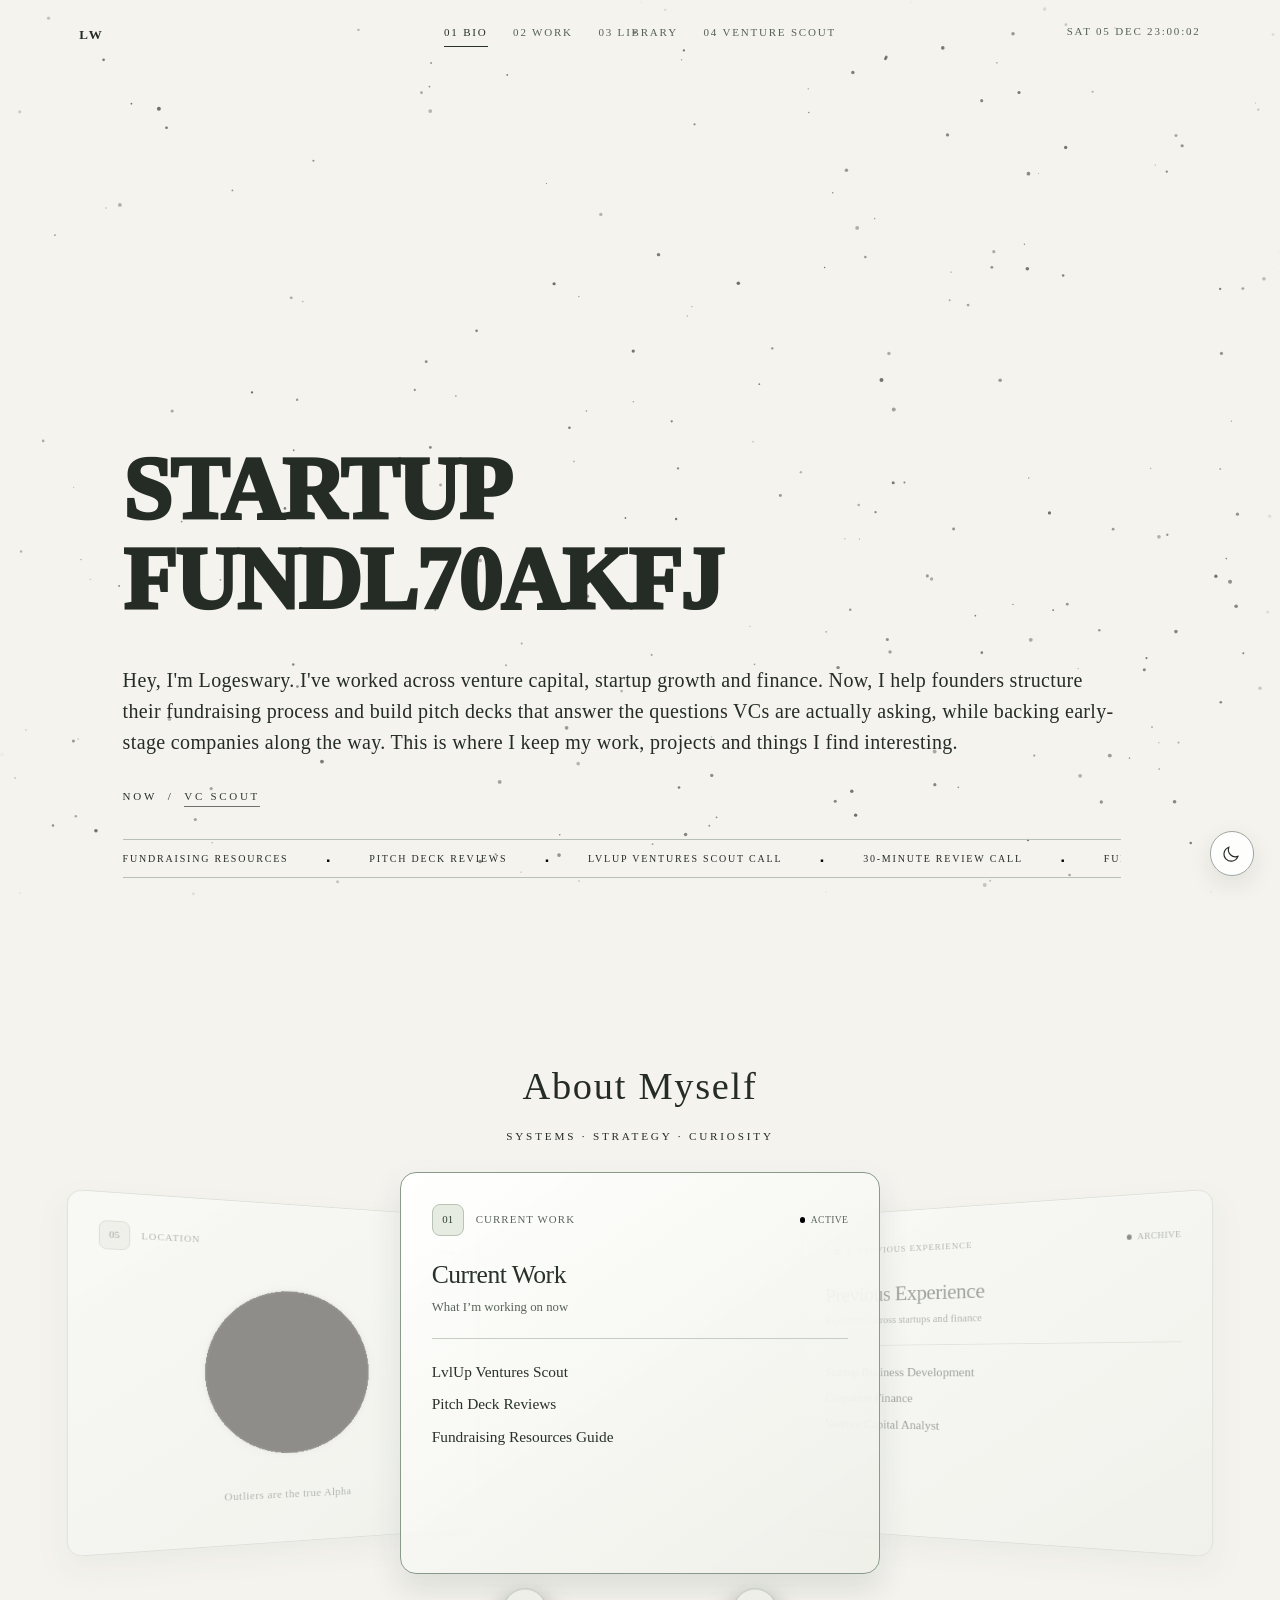
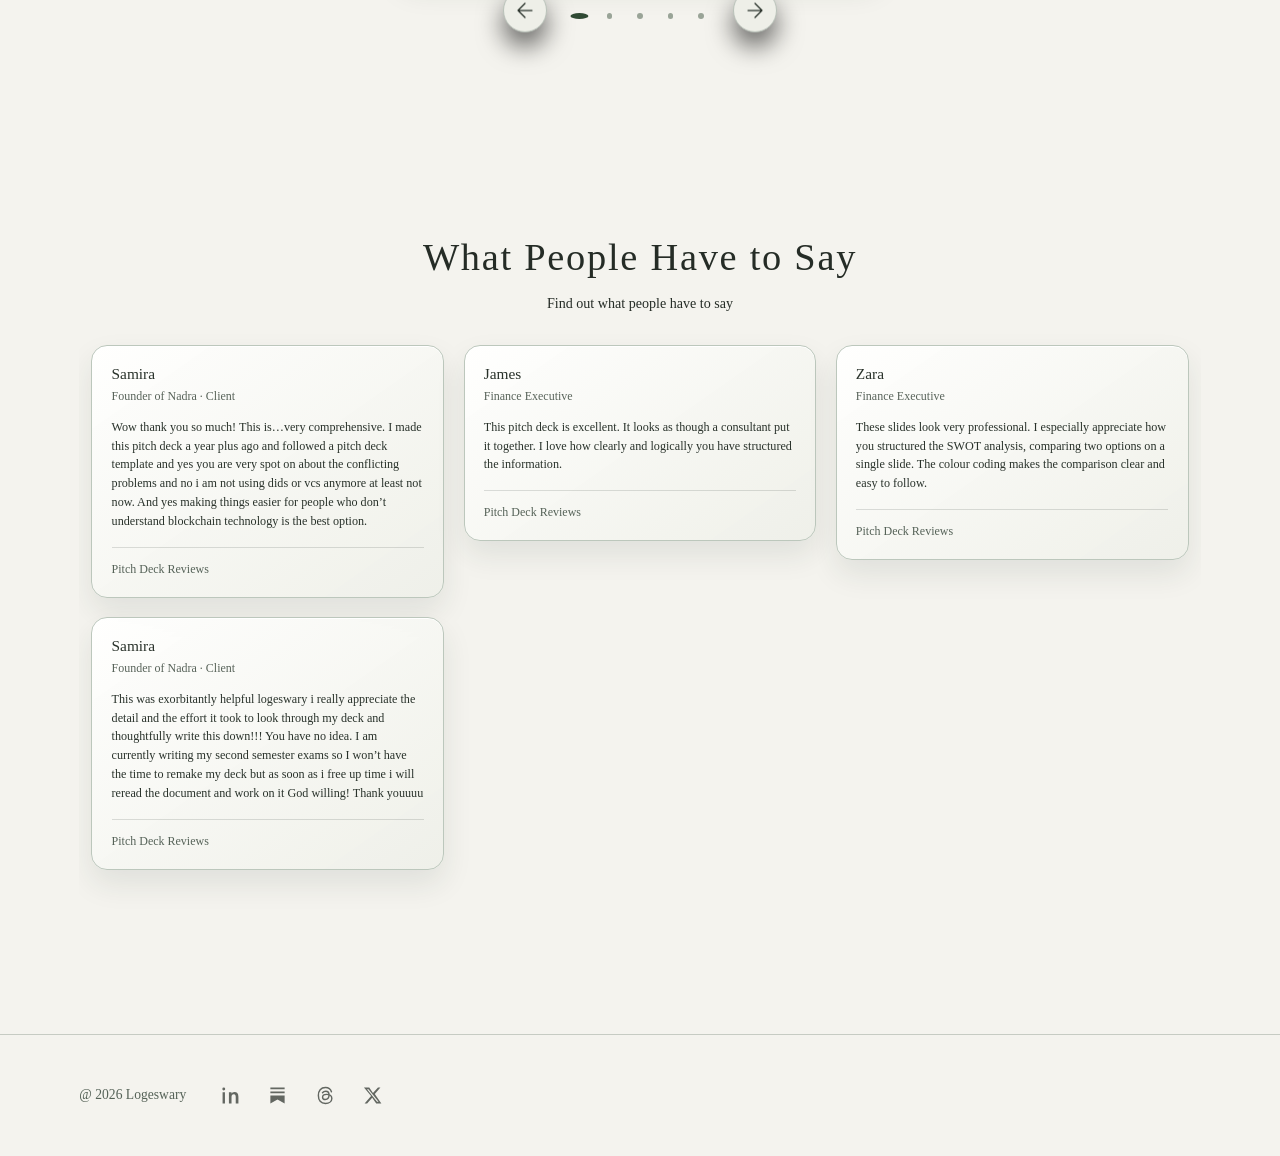
==== index.html @ 240a9fd6 "Publish website" ====
<!doctype html>
<html lang="en">
<head>
<meta charset="utf-8">
<meta name="viewport" content="width=device-width, initial-scale=1">
<title>Logeswary — Personal Website</title>

<link rel="stylesheet" href="assets/css/index-base.css">


















<noscript><style>.pixel-tiles{display:none}</style></noscript>
<noscript><style>.about-tick{opacity:1}</style></noscript>
<noscript><style>.coverflow-quote{opacity:1;transform:none}.coverflow-stage{height:auto;display:grid;gap:1rem}.coverflow-card{position:relative;left:auto;width:100%;height:auto;opacity:1;transform:none;pointer-events:auto;filter:none}.coverflow-controls{display:none}</style></noscript>
<link rel="stylesheet" href="assets/css/site-refinements.css">
<link rel="stylesheet" href="assets/css/testimonials.css"><link rel="stylesheet" href="assets/css/themes.css"><script src="assets/js/themes.js"></script><link rel="stylesheet" href="assets/css/navigation.css">
<script src="assets/js/navigation.js" defer></script>
<link rel="stylesheet" href="assets/css/refinements-v64.css">
<link rel="stylesheet" href="assets/css/footer.css">
<link rel="stylesheet" href="assets/css/ticker-loop.css">
<script src="assets/js/ticker-loop.js" defer></script>
</head>
<body class="site-root"><div class="site-background" aria-hidden="true"><canvas class="site-particles" aria-hidden="true"></canvas></div><div class="site-content"><button type="button" class="theme-toggle" aria-label="Switch to light mode" aria-pressed="false"><svg class="theme-sun" viewBox="0 0 24 24" fill="none" stroke="currentColor" stroke-width="1.5" aria-hidden="true"><circle cx="12" cy="12" r="4"/><path d="M12 2v2m0 16v2M2 12h2m16 0h2M5 5l1.5 1.5m11 11L19 19M5 19l1.5-1.5m11-11L19 5"/></svg><svg class="theme-moon" viewBox="0 0 24 24" fill="none" stroke="currentColor" stroke-width="1.5" aria-hidden="true"><path d="M20 15.5A9 9 0 0 1 8.5 4 9 9 0 1 0 20 15.5Z"/></svg></button>
<header class="site-header"><a class="brand-flip" id="brandFlip" href="index.html" aria-label="Home">
    <span class="brand-face brand-lw">LW</span>
  </a><nav class="editorial-nav" id="primaryNav" aria-label="Primary"><ul><li><a href="index.html">01 BIO</a></li><li><a href="work.html">02 WORK</a></li><li><a href="library.html">03 LIBRARY</a></li><li><a href="venture-scout.html">04 VENTURE SCOUT</a></li></ul><span class="nav-underline" aria-hidden="true"></span></nav><div class="top"><span id="clock"></span></div><button class="menu-control" type="button" aria-controls="primaryNav" aria-expanded="false">MENU</button></header><section class="hero">
  
  

  


<div class="meta" aria-hidden="true"></div>
  <div class="hero-copy-stack">
  <div class="welcome-card"><h1 class="welcome-flip" id="welcomeFlip">VENTURE SCOUT</h1></div>

  <p class="desc">Hey, I'm Logeswary. I've worked across venture capital, startup growth and finance. Now, I help founders structure their fundraising process and build pitch decks that answer the questions VCs are actually asking, while backing early-stage companies along the way. This is where I keep my work, projects and things I find interesting.</p>

  <div class="now">Now&nbsp; / &nbsp;<strong id="focus" class="dia-reveal">Writing In Public</strong></div>

  

  <div class="ticker-wrap">
    <div class="ticker">
      <span>FUNDRAISING RESOURCES</span>
      <span>PITCH DECK REVIEWS</span>
      <span>LVLUP VENTURES SCOUT CALL</span>
      <span>30-MINUTE REVIEW CALL</span>
      <span>FUNDRAISING RESOURCES</span>
      <span>PITCH DECK REVIEWS</span>
      <span>LVLUP VENTURES SCOUT CALL</span>
      <span>30-MINUTE REVIEW CALL</span>
    </div>
  </div>
  </div>
</section>

<section id="bio" class="about-coverflow" aria-label="About me"><header class="coverflow-quote"><p>About Myself</p><cite>SYSTEMS · STRATEGY · CURIOSITY</cite></header><div role="region" aria-roledescription="carousel" aria-label="About me cards"><p id="coverflow-help" class="coverflow-sr">Use arrow keys, buttons or swipe to browse.</p><div class="coverflow-stage" tabindex="0" aria-describedby="coverflow-help"><article class="coverflow-card is-active" role="group" aria-roledescription="slide" aria-label="1 of 5: Current Work" aria-hidden="false" data-card="0"><div class="coverflow-card-inner"><div class="coverflow-header"><span class="coverflow-number">01</span><span class="coverflow-label">Current Work</span><span class="coverflow-status is-live">active</span></div><h3>Current Work</h3><p class="coverflow-subtitle">What I’m working on now</p><hr class="coverflow-divider"><div class="coverflow-content"><ul><li>LvlUp Ventures Scout</li><li>Pitch Deck Reviews</li><li>Fundraising Resources Guide</li></ul></div></div></article><article class="coverflow-card is-right" role="group" aria-roledescription="slide" aria-label="2 of 5: Previous Experience" aria-hidden="true" data-card="1"><div class="coverflow-card-inner"><div class="coverflow-header"><span class="coverflow-number">02</span><span class="coverflow-label">Previous Experience</span><span class="coverflow-status ">archive</span></div><h3>Previous Experience</h3><p class="coverflow-subtitle">Experience across startups and finance</p><hr class="coverflow-divider"><div class="coverflow-content"><ul><li>Startup Business Development</li><li>Corporate Finance</li><li>Venture Capital Analyst</li></ul></div></div></article><article class="coverflow-card " role="group" aria-roledescription="slide" aria-label="3 of 5: Systems" aria-hidden="true" data-card="2"><div class="coverflow-card-inner"><div class="coverflow-header"><span class="coverflow-number">03</span><span class="coverflow-label">Systems</span><span class="coverflow-status ">mindset</span></div><h3>Systems</h3><p class="coverflow-subtitle">How I approach companies and work</p><hr class="coverflow-divider"><div class="coverflow-content"><p>I grew up playing strategy games and became slightly obsessed with understanding how individual decisions affect everything around them.</p><p>That way of thinking followed me into startups and investing. I naturally break things into moving parts, look for what drives the outcome and question what happens when one assumption changes.</p></div></div></article><article class="coverflow-card" role="group" aria-roledescription="slide" aria-label="4 of 5: After Hours" aria-hidden="true" data-card="3"><div class="coverflow-card-inner"><div class="coverflow-header"><span class="coverflow-number">04</span><span class="coverflow-label">After Hours</span><span class="coverflow-status ">personal</span></div><h3>After Hours</h3><p class="coverflow-subtitle">Curiosity beyond work</p><hr class="coverflow-divider"><div class="coverflow-content"><ul><li>Exploring new places</li><li>Building vibe coded projects</li><li><a href="https://usescalinginsights.com" target="_blank" rel="noopener noreferrer" tabindex="-1">Writing at Scaling Insights<span class="coverflow-sr"> (opens in a new tab)</span></a></li></ul></div></div></article><article class="coverflow-card is-left globe-card" role="group" aria-roledescription="slide" aria-label="5 of 5: Location" aria-hidden="true" data-card="4"><div class="coverflow-card-inner globe-card-inner"><div class="coverflow-header"><span class="coverflow-number">05</span><span class="coverflow-label">Location</span><span class="coverflow-status location-now">Now</span></div><div class="carousel-globe" aria-hidden="true"><canvas aria-hidden="true" tabindex="-1"></canvas></div><p class="location-caption">Outliers are the true Alpha</p></div></article></div><nav class="coverflow-controls" aria-label="Carousel controls"><button type="button" class="coverflow-arrow" data-prev aria-label="Previous card"><svg viewBox="0 0 24 24" width="24" height="24" fill="none" stroke="currentColor" stroke-width="1.25" stroke-linecap="round" stroke-linejoin="round" aria-hidden="true"><path d="M19 12H5m7-7-7 7 7 7"/></svg></button><div class="coverflow-dots"><button type="button" class="coverflow-dot" data-index="0" aria-label="Show Current Work, 1 of 5" aria-current="true"></button><button type="button" class="coverflow-dot" data-index="1" aria-label="Show Previous Experience, 2 of 5" ></button><button type="button" class="coverflow-dot" data-index="2" aria-label="Show Systems, 3 of 5" ></button><button type="button" class="coverflow-dot" data-index="3" aria-label="Show After Hours, 4 of 5" ></button><button type="button" class="coverflow-dot" data-index="4" aria-label="Show Location, 5 of 5"></button></div><button type="button" class="coverflow-arrow" data-next aria-label="Next card"><svg viewBox="0 0 24 24" width="24" height="24" fill="none" stroke="currentColor" stroke-width="1.25" stroke-linecap="round" stroke-linejoin="round" aria-hidden="true"><path d="M5 12h14m-7-7 7 7-7 7"/></svg></button></nav><p class="coverflow-sr" aria-live="polite" aria-atomic="true" data-announcement></p></div></section>

<section class="testimonials-section" id="testimonials" aria-labelledby="testimonials-title"><header class="testimonials-heading"><h2 id="testimonials-title">What People Have to Say</h2><p>Find out what people have to say</p></header><div class="testimonials-scroll" tabindex="0" role="region" aria-label="Testimonials" aria-describedby="testimonials-hint"><div class="testimonials-batch"><article class="testimonial-card"><h3>Samira</h3><p class="testimonial-role">Founder of Nadra · Client</p><blockquote><p>Wow thank you so much! This is…very comprehensive. I made this pitch deck a year plus ago and followed a pitch deck template and yes you are very spot on about the conflicting problems and no i am not using dids or vcs anymore at least not now. And yes making things easier for people who don’t understand blockchain technology is the best option.</p></blockquote><p class="testimonial-service">Pitch Deck Reviews</p></article><article class="testimonial-card"><h3>James</h3><p class="testimonial-role">Finance Executive</p><blockquote><p>This pitch deck is excellent. It looks as though a consultant put it together. I love how clearly and logically you have structured the information.</p></blockquote><p class="testimonial-service">Pitch Deck Reviews</p></article><article class="testimonial-card"><h3>Zara</h3><p class="testimonial-role">Finance Executive</p><blockquote><p>These slides look very professional. I especially appreciate how you structured the SWOT analysis, comparing two options on a single slide. The colour coding makes the comparison clear and easy to follow.</p></blockquote><p class="testimonial-service">Pitch Deck Reviews</p></article><article class="testimonial-card"><h3>Samira</h3><p class="testimonial-role">Founder of Nadra · Client</p><blockquote><p>This was exorbitantly helpful logeswary i really appreciate the detail and the effort it took to look through my deck and thoughtfully write this down!!! You have no idea. I am currently writing my second semester exams so I won’t have the time to remake my deck but as soon as i free up time i will reread the document and work on it God willing! Thank youuuu</p></blockquote><p class="testimonial-service">Pitch Deck Reviews</p></article></div></div><div class="testimonials-foot"><span class="coverflow-sr" id="testimonials-hint">Scroll within the cards to see more testimonials.</span></div></section>
<!-- Shared compact footer -->
<footer class="site-footer compact-footer" id="contact">
 <div class="footer-inner compact-footer-row">
  <span class="footer-copyright">@ 2026 Logeswary</span>
  <nav class="socials" aria-label="Social links"><a href="https://www.linkedin.com/in/logeswary/" target="_blank" rel="noopener noreferrer" aria-label="LinkedIn"><svg viewBox="0 0 24 24" aria-hidden="true" focusable="false"><path d="M5 8H2v14h3V8ZM3.5 2a1.8 1.8 0 1 0 0 3.6 1.8 1.8 0 0 0 0-3.6ZM22 13.5c0-4-2.1-5.8-4.9-5.8-2.2 0-3.2 1.2-3.8 2V8H10v14h3.3v-7.8c0-2.1.4-3.8 2.8-3.8 2.3 0 2.5 2.1 2.5 3.9V22H22v-8.5Z"/></svg></a>
<a href="https://substack.com/@logeswary" target="_blank" rel="noopener noreferrer" aria-label="Substack"><svg viewBox="0 0 24 24" aria-hidden="true" focusable="false"><path d="M3 2h18v2H3zm0 5h18v2H3zm0 5h18v10l-9-5-9 5Z"/></svg></a>
<a href="https://www.threads.com/" target="_blank" rel="noopener noreferrer" aria-label="Threads"><svg viewBox="0 0 24 24" aria-hidden="true" focusable="false"><path d="M19.5 7.3C18.4 3.7 15.8 2 12 2 6 2 3 5.7 3 12s3 10 9 10c4.7 0 8-2.6 8-6.2 0-3.2-2.7-5.2-6.7-5.2-3 0-5 1.5-5 3.5 0 1.8 1.5 3 3.4 3 3.2 0 4.8-2.6 4.8-6 0-3-1.5-4.5-4.2-4.5-1.8 0-3.1.6-4.1 1.9" fill="none" stroke="currentColor" stroke-width="1.8" stroke-linecap="round"/></svg></a>
<a href="https://x.com/logeswaryX" target="_blank" rel="noopener noreferrer" aria-label="X"><svg viewBox="0 0 24 24" aria-hidden="true" focusable="false"><path d="M18.9 2H22l-7.1 8.1L23.2 22h-6.5l-5.1-7.3L5.2 22H2l8.2-9.4L1.2 2h6.7l4.7 6.7L18.9 2ZM17.8 20h1.8L6.9 4H5.1l12.7 16Z"/></svg></a></nav>
 </div>
</footer>

<script>
const focuses=["Writing In Public","VC Scout","Startup Fundraising","Reviewing Pitch Decks"];
let fi=0;
setInterval(()=>{const f=document.getElementById("focus");fi=(fi+1)%focuses.length;f.textContent=focuses[fi];f.classList.remove("sweep");void f.offsetWidth;f.classList.add("sweep")},2600);

function tick(){
 const d=new Date(),days=["SUN","MON","TUE","WED","THU","FRI","SAT"],mons=["JAN","FEB","MAR","APR","MAY","JUN","JUL","AUG","SEP","OCT","NOV","DEC"],p=n=>String(n).padStart(2,"0");
 document.getElementById("clock").textContent=`${days[d.getDay()]} ${p(d.getDate())} ${mons[d.getMonth()]} ${p(d.getHours())}:${p(d.getMinutes())}:${p(d.getSeconds())}`;
}
tick(); setInterval(tick,1000);

// Availability rotation removed; the existing clock remains unchanged.

const welcomeWords=["Venture Scout","Startup Fundraising","Pitch Deck Reviews"]; let wi=0;
const hyperChars="ABCDEFGHIJKLMNOPQRSTUVWXYZ0123456789";
function hyperReveal(el,target,duration=620){
 const start=performance.now();
 function frame(now){
  const progress=Math.min(1,(now-start)/duration);
  const settled=Math.floor(progress*target.length);
  let out="";
  for(let i=0;i<target.length;i++){
   const ch=target[i];
   if(ch===" "){out+=" ";continue}
   out+=i<settled?ch:hyperChars[Math.floor(Math.random()*hyperChars.length)];
  }
  el.textContent=out;
  if(progress<1) requestAnimationFrame(frame); else el.textContent=target;
 }
 requestAnimationFrame(frame);
}
const welcomeEl=document.getElementById("welcomeFlip");
hyperReveal(welcomeEl,welcomeWords[0],700);
setInterval(()=>{wi=(wi+1)%welcomeWords.length;hyperReveal(welcomeEl,welcomeWords[wi],700)},2600);
welcomeEl.addEventListener("mouseenter",()=>hyperReveal(welcomeEl,welcomeWords[wi],520));



// Primary navigation is managed by assets/js/navigation.js.

</script>
<script src="assets/js/about-carousel.js"></script>
</div><script src="assets/js/cobe-local.js" defer></script><script src="assets/js/globe.js" defer></script><script src="assets/js/particles.js" defer></script></body>
</html>
---- assets/css/index-base.css ----
/* Lastik is intentionally referenced by family name only.
   The user's font file is not redistributed with this site build. */
:root{--lastik:"Lastik","Arial Narrow",Arial,sans-serif}
:root{--bg:#090a0a;--fg:#f2f2ee;--muted:#777976;--line:#292b2a;--mx:50vw;--my:50vh}
*{box-sizing:border-box}
html,body{margin:0;width:100%;min-height:100%;background:var(--bg);color:var(--fg)}
html{scroll-behavior:smooth} body{overflow-x:hidden}
body{font-family:var(--lastik)}
.hero{height:100vh;position:relative;padding:22px 6.2vw 0;overflow:hidden;background:#090a0a}
.hero:before{content:"";position:absolute;inset:0;pointer-events:none;z-index:0;
 background:
 radial-gradient(circle 210px at var(--mx) var(--my),rgba(255,255,255,.055),transparent 72%),
 radial-gradient(circle at 1px 1px,rgba(255,255,255,.065) 1px,transparent 1.5px);
 background-size:auto,31px 31px}
.cursor-dots{position:absolute;width:360px;height:360px;left:calc(var(--mx) - 180px);top:calc(var(--my) - 180px);
 z-index:1;pointer-events:none;opacity:.55;mask-image:radial-gradient(circle,#000 0 20%,transparent 68%);
 background:radial-gradient(circle at 2px 2px,rgba(255,255,255,.55) 2px,transparent 2.6px);background-size:31px 31px;transition:opacity .2s}

.dot-canvas{
 position:absolute;
 inset:0;
 width:100%;
 height:100%;
 z-index:1;
 pointer-events:none;
}

.brand-flip{position:absolute;z-index:6;top:19px;left:6.2vw;width:44px;height:28px;perspective:700px;color:#f2f2ee;text-decoration:none}
.brand-face{position:absolute;inset:0;display:flex;align-items:center;justify-content:flex-start;font:700 13px/1 var(--lastik);letter-spacing:2px;backface-visibility:hidden;transition:transform .52s cubic-bezier(.2,.75,.2,1),opacity .52s ease;transform-origin:center}
.top{position:relative;z-index:5;display:flex;justify-content:flex-end;gap:20px;align-items:center;
 font:11px/1.2 var(--lastik);letter-spacing:1.8px;color:#858784;text-transform:uppercase}
.open{white-space:nowrap;display:inline-flex;align-items:center;gap:9px}.open:before{content:"●";color:#eee}
.dia-reveal{display:inline-block;min-width:84px;color:#eee;background:linear-gradient(90deg,#f0abfc,#f472b6,#fb923c,#facc15,#a3e635,#f2f2ee,#f2f2ee);background-size:300% 100%;background-position:100% 0;-webkit-background-clip:text;background-clip:text;-webkit-text-fill-color:transparent}
.dia-reveal.sweep{animation:diaSweep 1.5s ease both}@keyframes diaSweep{0%{background-position:100% 0}100%{background-position:0% 0}}

.map{position:absolute;z-index:2;top:62px;left:7vw;width:86vw;height:255px;opacity:.82}
.flight-path{position:absolute;inset:0;width:100%;height:100%;overflow:visible;pointer-events:none}
.flight-line{fill:none;stroke:rgba(170,172,168,.5);stroke-width:1;stroke-dasharray:4 5}
.city{position:absolute;font:10px var(--lastik);letter-spacing:1.5px;color:#858784;text-transform:uppercase;white-space:nowrap;cursor:pointer;transition:.2s}
.city:before{content:"";display:inline-block;width:7px;height:7px;border-radius:50%;background:#f2f2ee;box-shadow:0 0 9px #fff;margin-right:7px}
.city:hover,.city.active{color:#f2f2ee;opacity:1;transform:translateY(-1px)}
.plane{position:absolute;z-index:5;font:16px/1 var(--lastik);color:#f2f2ee;text-shadow:0 0 8px #fff;pointer-events:none;transform:translate(-50%,-50%) rotate(-12deg);transition:left 1.55s cubic-bezier(.55,.08,.2,1),top 1.55s cubic-bezier(.55,.08,.2,1),transform 1.55s ease}

.fact{position:absolute;z-index:8;width:270px;padding:18px 19px;border:1px solid #343635;background:rgba(9,10,10,.96);
 display:none;pointer-events:none;font:11px/1.55 var(--lastik);letter-spacing:1.2px;text-transform:uppercase}
.fact.show{display:block}.fact strong{display:block;color:#eee;font-size:13px;margin-bottom:10px}.fact .k{color:#6f716e}.fact .v{color:#e9e9e5}
.fact .src{display:block;margin-top:9px;color:#656764;font-size:9px}

.meta{position:relative;z-index:4;margin-top:276px;font:11px var(--lastik);letter-spacing:2px;color:#7f817e;text-transform:uppercase}
.welcome-card{position:relative;z-index:4;margin:17px 0 16px;width:max-content;perspective:900px}
.welcome-flip{font-family:var(--lastik);font-size:calc(82px - 10px);line-height:.96;font-weight:950;letter-spacing:-2px;text-transform:uppercase;transform-style:preserve-3d;transition:transform .55s cubic-bezier(.2,.7,.2,1);white-space:nowrap}
.welcome-flip.flipping{transform:none}
.welcome-flip{cursor:default}
.desc{position:relative;z-index:4;max-width:790px;margin:0;color:#92938f;font-family:var(--lastik);font-size:14px;line-height:1.7;font-weight:400;letter-spacing:.35px}
.now{position:relative;z-index:4;margin-top:17px;font:11px var(--lastik);letter-spacing:2.7px;text-transform:uppercase;color:#747673}
.now strong{color:#f1f1ed;font-weight:500;border-bottom:1px solid #6f716e;padding-bottom:4px}.now .dia-reveal{min-width:0}
.motion-nav{position:relative;z-index:7;margin-top:28px;width:min(455px,86vw)}
.motion-nav-list{position:relative;display:flex;align-items:center;gap:4px;width:max-content;max-width:100%;padding:4px;margin:0;list-style:none;border:1px solid var(--line);border-radius:7px;background:rgba(9,10,10,.72);backdrop-filter:blur(8px)}
.motion-highlight{position:absolute;top:4px;bottom:4px;left:4px;width:0;border-radius:5px;background:#f0efea;opacity:0;transition:left .34s cubic-bezier(.2,.8,.2,1),width .34s cubic-bezier(.2,.8,.2,1),opacity .18s;pointer-events:none}
.motion-nav li{width:145px}.motion-nav a{position:relative;z-index:2;display:flex;width:100%;height:36px;box-sizing:border-box;align-items:center;justify-content:center;padding:0 12px;border-radius:5px;text-decoration:none;font:11px var(--lastik);letter-spacing:1.7px;color:#747673;text-transform:uppercase;transition:color .2s;white-space:nowrap}
.motion-nav a:hover,.motion-nav a:focus,.motion-nav a.active{color:#111}.motion-nav-list:not(:hover) a.active{color:#111}.motion-nav-list:not(:hover) .motion-highlight{opacity:1}
.ticker-wrap{position:absolute;z-index:4;left:6.2vw;right:6.2vw;bottom:18px;border-top:1px solid var(--line);border-bottom:1px solid var(--line);overflow:hidden;white-space:nowrap}
.ticker{display:inline-flex;gap:38px;padding:13px 0;font:10px var(--lastik);letter-spacing:1.8px;text-transform:uppercase;color:#858784;animation:marquee 28s linear infinite}
.ticker b{color:#eee;font-weight:500}.ticker span:after{content:"■";font-size:5px;margin-left:38px;color:#747673}
@keyframes marquee{to{transform:translateX(-50%)}}
@media(max-height:760px){
 .map{top:48px;height:220px}.meta{margin-top:235px}.welcome-card{margin:14px 0 13px}.welcome-flip{font-size:calc(82px - 10px)}
 .desc{font-size:15px;max-width:760px}.now{margin-top:13px}.motion-nav{margin-top:21px}.motion-nav a{height:34px;padding:0 13px}
}
@media(max-width:800px){
 .hero{padding:18px 22px 0}.top{font-size:8px;gap:8px}.map{left:-18vw;width:130vw;opacity:.52}
 .meta{margin-top:250px}.welcome-flip{font-size:calc(clamp(48px,13vw,82px) - 10px)}.desc{font-size:14px;max-width:92vw}.motion-nav{width:100%}.motion-nav-list{width:100%}.motion-nav li{flex:1}.motion-nav a{padding:0 8px}.ticker-wrap{left:22px;right:22px}
}

@media(min-width:1600px){.hero{padding-left:6.2vw;padding-right:6.2vw}.map{height:285px}.meta{margin-top:305px}.desc{max-width:900px}.welcome-flip{font-size:calc(82px - 10px)}}
@media(max-width:1100px){.map{left:2vw;width:96vw}.meta{margin-top:270px}}
@media(max-width:600px){.hero{min-height:100svh;height:100svh;padding:16px 18px 0}.brand-flip{left:18px;top:14px}.top{font-size:8px;letter-spacing:1.1px;gap:7px}.map{top:60px;left:-42vw;width:178vw;height:220px}.city{font-size:8px}.meta{margin-top:250px;font-size:9px}.welcome-card{margin:12px 0}.welcome-flip{font-size:calc(clamp(46px,12vw,64px) - 10px);white-space:normal;max-width:92vw}.desc{font-size:12px;line-height:1.55}.now{font-size:9px;margin-top:11px}.motion-nav{margin-top:16px;width:100%}.motion-nav-list{width:100%;gap:2px;padding:3px}.motion-highlight{top:3px;bottom:3px}.motion-nav li{flex:1;width:auto}.motion-nav a{font-size:9px;letter-spacing:1.2px;height:32px;padding:0 5px}.ticker-wrap{left:18px;right:18px;bottom:10px}.ticker{padding:10px 0;font-size:8px}}

/* V21 — balanced hero vertical rhythm */
.hero-copy-stack{position:absolute;z-index:4;left:6.2vw;right:6.2vw;top:335px;bottom:78px;display:flex;flex-direction:column;align-items:flex-start;justify-content:space-evenly;min-height:0}
.hero-copy-stack .welcome-card,.hero-copy-stack .desc,.hero-copy-stack .now,.hero-copy-stack .motion-nav{margin-top:0;margin-bottom:0}
.hero-copy-stack .meta{display:none}
@media(min-width:1600px){.hero-copy-stack{top:365px;bottom:82px}}
@media(max-height:760px){.hero-copy-stack{top:285px;bottom:68px}.hero-copy-stack .welcome-flip{font-size:calc(clamp(56px,5.5vw,78px) - 10px)}}
@media(max-width:1100px){.hero-copy-stack{left:6.2vw;right:6.2vw;top:330px;bottom:76px}}
@media(max-width:800px){.hero-copy-stack{left:22px;right:22px;top:315px;bottom:72px}}
@media(max-width:600px){.hero-copy-stack{left:18px;right:18px;top:292px;bottom:60px;justify-content:space-evenly}.hero-copy-stack .welcome-card,.hero-copy-stack .desc,.hero-copy-stack .now,.hero-copy-stack .motion-nav{margin:0}.hero-copy-stack .desc{max-width:100%}}

/* LIBRARY */
.library-section{position:relative;min-height:88vh;padding:64px 6.2vw;background:#090a0a;overflow:hidden}.library-section>.dot-canvas{z-index:0}.library-frame{position:relative;z-index:2;max-width:1500px;margin:0 auto;border:2px solid rgba(242,242,238,.88);padding:38px}.library-label{font:11px/1.2 "Courier New",monospace;letter-spacing:2.7px;color:#777976;text-transform:uppercase;margin-bottom:34px}.library-title{font-family:"Playfair Display",Georgia,serif;font-size:60px;line-height:1;font-weight:800;margin:0 0 22px}.library-intro{font-family:"Playfair Display",Georgia,serif;font-size:16px;font-weight:500;line-height:1.7;color:#969894;max-width:760px;margin:0 0 42px}.library-grid{display:grid;grid-template-columns:repeat(3,1fr);border-top:1px solid #303231;border-left:1px solid #303231}.library-card{min-height:210px;padding:28px;border-right:1px solid #303231;border-bottom:1px solid #303231;text-decoration:none;color:#858784;transition:background .18s,color .18s}.library-card:hover{background:#f0efea;color:#111}.library-card small{display:block;font:10px "Courier New",monospace;letter-spacing:2px;text-transform:uppercase;margin-bottom:54px}.library-card h3{font-family:"Playfair Display",Georgia,serif;font-size:28px;line-height:1.05;margin:0 0 10px}.library-card p{font-family:"Playfair Display",Georgia,serif;font-size:14px;line-height:1.5;margin:0;max-width:310px}@media(max-width:800px){.library-section{padding:48px 22px}.library-frame{padding:26px 20px}.library-title{font-size:48px}.library-grid{grid-template-columns:1fr}}

/* BIO — V1 */
.bio-section{position:relative;min-height:100vh;padding:56px 4.7vw 72px;background:#090a0a;overflow:hidden}
.bio-section>.dot-canvas{z-index:0}.bio-frame{position:relative;z-index:2;border:2px solid rgba(242,242,238,.88);padding:34px 38px 40px;max-width:1500px;margin:0 auto}
.file-label{font:11px "Courier New",monospace;letter-spacing:2.6px;color:#777976;text-transform:uppercase;margin-bottom:34px}
.bio-lead{display:block;max-width:1080px}
.bio-title{font-family:"Playfair Display",Georgia,serif;font-weight:800;font-size:30px;line-height:1.05;letter-spacing:-.4px;margin:0 0 24px;max-width:880px}
.bio-title .outline{color:transparent;-webkit-text-stroke:1.5px #eee}
.bio-copy{max-width:980px;color:#92938f;font-family:"Courier New",monospace;font-weight:400;font-size:15px;line-height:1.72;letter-spacing:.15px}
.bio-copy p{margin:0 0 18px}.bio-copy a{color:#ededE9;text-decoration:none;border-bottom:1px solid #686a67}.bio-copy strong{color:#ededE9;font-family:"Playfair Display",Georgia,serif;font-weight:600}
.photo-card{position:relative;overflow:hidden;border:1px solid #343635;background:#111;min-height:430px}
.photo-card img{display:block;width:100%;height:100%;object-fit:cover;filter:grayscale(1) contrast(1.1) brightness(.8);transition:filter .4s,transform .5s}
.photo-card:after{content:"";position:absolute;inset:0;background:radial-gradient(circle at 30% 20%,rgba(255,255,255,.05),transparent 32%),repeating-radial-gradient(circle at 0 0,rgba(255,255,255,.035) 0 1px,transparent 1px 3px),linear-gradient(180deg,rgba(9,10,10,.04),rgba(9,10,10,.14) 48%,rgba(9,10,10,.82) 100%);mix-blend-mode:screen;opacity:.55;pointer-events:none}
.photo-card:hover img{filter:grayscale(0) contrast(1.02) brightness(1);transform:scale(1.012)}
.photo-cap{position:absolute;z-index:2;left:18px;bottom:16px;font:10px "Courier New",monospace;letter-spacing:2px;text-transform:uppercase;color:#ddd}
.facts-grid{display:grid;grid-template-columns:repeat(4,1fr);border:1px solid #2c2e2d;margin:46px 0}
.fact-box{padding:22px 24px;border-right:1px solid #2c2e2d}.fact-box:last-child{border-right:0}.fact-k{font:10px "Courier New",monospace;letter-spacing:2.5px;color:#737572;text-transform:uppercase;margin-bottom:11px}.fact-v{font-family:"Playfair Display",Georgia,serif;font-size:17px;font-weight:600;color:#eee;line-height:1.25}
.systems{display:grid;grid-template-columns:minmax(280px,.8fr) minmax(0,1.2fr);gap:58px;align-items:stretch;margin-top:10px}.systems .photo-card{min-height:520px}.systems-copy{align-self:center}.eyebrow{font:11px "Courier New",monospace;letter-spacing:2.5px;color:#777976;text-transform:uppercase;margin-bottom:22px}.systems h2{font-family:"Playfair Display",Georgia,serif;font-weight:600;font-size:17px;line-height:1.08;margin:0 0 24px;letter-spacing:-.5px}.systems p{font-family:"Courier New",monospace;font-weight:400;color:#92938f;font-size:15px;line-height:1.72;margin:0 0 17px;max-width:760px}.systems a{color:#eee;text-decoration:none;border-bottom:1px solid #666}.persona-eyebrow{margin-top:28px;margin-bottom:14px}
.conviction{position:relative;z-index:2;margin:46px auto 0;max-width:1500px;padding:0;overflow:hidden}.conviction-head{padding:0 0 20px;font:11px "Courier New",monospace;letter-spacing:2.7px;color:#777976;text-transform:uppercase}.bull-ticker{background:#f2f2ee;color:#090a0a;overflow:hidden;white-space:nowrap}.bull-track{display:inline-flex;gap:56px;padding:25px 0;font-family:"Playfair Display",Georgia,serif;font-size:16px;font-weight:600;text-transform:uppercase;animation:bullmove 28s linear infinite}.bull-track span:before{content:"↑";font:12px "Courier New",monospace;color:#4d4f4d;margin:0 16px 0 4px}.bull-track span:after{content:"·";margin-left:56px;color:#8b8d89}@keyframes bullmove{to{transform:translateX(-50%)}}
@media(max-width:900px){.bio-section{padding:28px 22px 48px}.bio-frame{padding:26px 22px}.bio-lead,.systems{grid-template-columns:1fr;gap:28px}.photo-card,.systems .photo-card{min-height:390px}.facts-grid{grid-template-columns:1fr 1fr}.fact-box:nth-child(2){border-right:0}.fact-box:nth-child(-n+2){border-bottom:1px solid #2c2e2d}.conviction{margin-left:22px;margin-right:22px}.fact-v{font-size:18px}}

/* FOOTER */
.site-footer{position:relative;min-height:64vh;padding:64px 6.2vw 28px;background:#090a0a;overflow:hidden}
.site-footer>.dot-canvas{z-index:0}.footer-inner{position:relative;z-index:2;max-width:1500px;margin:0 auto}
.footer-label{font:16px/1.2 "Courier New",monospace;letter-spacing:2.5px;color:#777976;text-transform:uppercase;margin-bottom:28px}
.footer-title{font-family:"Playfair Display",Georgia,serif;font-size:clamp(52px,7vw,108px);line-height:.95;font-weight:800;margin:0 0 34px;text-transform:uppercase}
.footer-actions{display:flex;flex-wrap:wrap;gap:18px 34px;padding:24px 0 28px;border-top:1px solid #292b2a;border-bottom:1px solid #292b2a}
.footer-actions a{font-family:"Playfair Display",Georgia,serif;font-size:16px;font-weight:500;color:#858784;text-decoration:none;transition:color .18s ease}
.footer-actions a:hover{color:#f2f2ee}.footer-actions a:after{content:" ↗";font-family:"Courier New",monospace;font-size:12px}
.socials{display:flex;flex-wrap:wrap;gap:26px 48px;padding:34px 0 56px}
.socials a{font:16px/1 "Courier New",monospace;letter-spacing:2px;text-transform:uppercase;color:#777976;text-decoration:none;transition:color .18s ease}
.socials a:hover{color:#fff}.socials a:after{content:" ↗";font-size:12px}
.footer-bottom{display:flex;justify-content:space-between;gap:24px;padding-top:20px;border-top:1px solid #292b2a;font:12px/1.4 "Courier New",monospace;letter-spacing:1.7px;text-transform:uppercase;color:#6f716e}
@media(max-width:700px){.site-footer{padding:48px 22px 24px}.footer-title{font-size:48px}.footer-actions,.socials{gap:18px 24px}.footer-bottom{flex-direction:column}}


/* V23 About redesign */
.bio-section{padding:0;background:#090a0a;overflow:hidden}.about-stage{position:relative;z-index:2;min-height:100vh;display:grid;place-items:center;padding:8vh 5vw}.about-myself{font-family:Lastik,"Arial Black",sans-serif;font-size:clamp(58px,11vw,180px);font-weight:900;line-height:.82;letter-spacing:-.06em;text-align:center;margin:0;color:#f3f2ed;max-width:94vw}.object-field{position:absolute;inset:0;pointer-events:none}.object-chip{pointer-events:auto;position:absolute;border:0;background:transparent;font-size:clamp(54px,7vw,112px);cursor:pointer;filter:drop-shadow(0 14px 18px rgba(0,0,0,.5));transition:transform .45s cubic-bezier(.2,.8,.2,1),filter .3s}.object-chip:hover{transform:scale(1.12) rotate(-5deg);filter:drop-shadow(0 18px 25px rgba(255,255,255,.13))}.object-chip.swap{transform:scale(.15) rotateY(180deg) rotate(18deg)}.o1{left:10%;top:16%}.o2{right:12%;top:14%}.o3{left:13%;bottom:14%}.o4{right:13%;bottom:13%}.o5{left:48%;top:9%}.about-story{position:relative;z-index:2;min-height:100vh;display:flex;flex-direction:column;justify-content:center;max-width:1050px;margin:auto;padding:10vh 6vw;font-family:"Courier New",monospace;font-size:clamp(20px,2.2vw,38px);line-height:1.35;color:#777}.about-story p{margin:0 0 1.1em;transition:color .35s}.about-story a{color:inherit;text-decoration:underline;text-underline-offset:5px}.about-story p.revealed{color:#f2f1ec}.systems-cinematic{min-height:100vh;margin:0;padding:8vh 5vw;align-items:center}.systems-cinematic .photo-card{transition:transform .2s linear}.conviction{position:relative;z-index:2}.bio-section>.dot-canvas{z-index:0}@media(max-width:700px){.object-chip{font-size:52px}.o1{left:5%;top:18%}.o2{right:5%;top:18%}.o3{left:6%;bottom:18%}.o4{right:6%;bottom:18%}.o5{left:43%;top:8%}.about-story{font-size:21px;padding:10vh 8vw}}


/* V25 — larger hero typography */
.welcome-flip{font-size:calc(94px - 10px);font-weight:950;}
.desc{font-size:16px;}
@media(min-width:1600px){.welcome-flip{font-size:calc(96px - 10px)}.desc{font-size:16px}}
@media(max-height:760px){.hero-copy-stack .welcome-flip{font-size:calc(clamp(62px,6vw,86px) - 10px)}}
@media(max-width:800px){.welcome-flip{font-size:calc(clamp(62px,10vw,84px) - 10px)}.desc{font-size:16px}}
@media(max-width:600px){.welcome-flip{font-size:calc(clamp(52px,13vw,72px) - 10px)}.desc{font-size:14px}}

/* V26 — even spacing between hero content blocks */
.hero-copy-stack{justify-content:flex-start !important;gap:0 !important;}
.hero-copy-stack .welcome-card{margin:0 0 clamp(44px,5.2vh,64px) !important;}
.hero-copy-stack .desc{margin:0 0 clamp(30px,3.8vh,46px) !important;}
.hero-copy-stack .now{margin:0 0 clamp(30px,3.8vh,46px) !important;}
.hero-copy-stack .motion-nav{margin:0 !important;}
@media(max-height:760px){
 .hero-copy-stack .welcome-card{margin-bottom:32px !important;}
 .hero-copy-stack .desc{margin-bottom:22px !important;}
 .hero-copy-stack .now{margin-bottom:22px !important;}
}
@media(max-width:600px){
 .hero-copy-stack .welcome-card{margin-bottom:30px !important;}
 .hero-copy-stack .desc{margin-bottom:22px !important;}
 .hero-copy-stack .now{margin-bottom:22px !important;}
}


/* V27 — viewport-safe hero layout and clean content rhythm */
.hero-copy-stack{
  top:clamp(320px,39vh,370px) !important;
  bottom:78px !important;
  justify-content:flex-start !important;
  gap:0 !important;
  overflow:visible;
}
.hero-copy-stack .welcome-card{margin:0 0 clamp(30px,4vh,44px) !important;}
.hero-copy-stack .desc{margin:0 0 clamp(24px,3vh,34px) !important;line-height:1.62;}
.hero-copy-stack .now{margin:0 0 clamp(24px,3vh,34px) !important;}
.hero-copy-stack .motion-nav{margin:0 !important;}
@media(max-height:820px){
  .map{top:48px;height:210px;}
  .hero-copy-stack{top:270px !important;bottom:66px !important;}
  .hero-copy-stack .welcome-flip{font-size:calc(clamp(68px,7vw,84px) - 10px)!important;}
  .hero-copy-stack .welcome-card{margin-bottom:26px !important;}
  .hero-copy-stack .desc{margin-bottom:20px !important;font-size:15px;line-height:1.55;}
  .hero-copy-stack .now{margin-bottom:20px !important;}
  .ticker-wrap{bottom:10px;}
  .ticker{padding:10px 0;}
}
@media(max-height:700px){
  .map{top:44px;height:180px;}
  .hero-copy-stack{top:228px !important;bottom:58px !important;}
  .hero-copy-stack .welcome-flip{font-size:calc(clamp(58px,6.4vw,72px) - 10px)!important;}
  .hero-copy-stack .welcome-card{margin-bottom:18px !important;}
  .hero-copy-stack .desc{margin-bottom:14px !important;font-size:14px;line-height:1.45;max-width:760px;}
  .hero-copy-stack .now{margin-bottom:14px !important;}
  .motion-nav a{height:32px;}
  .ticker{padding:8px 0;font-size:9px;}
}
@media(max-width:800px){
  .hero-copy-stack{top:clamp(280px,37vh,330px) !important;bottom:70px !important;}
}
@media(max-width:600px){
  .map{top:54px;height:190px;}
  .hero-copy-stack{top:250px !important;bottom:58px !important;}
  .hero-copy-stack .welcome-card{margin-bottom:22px !important;}
  .hero-copy-stack .desc{margin-bottom:18px !important;}
  .hero-copy-stack .now{margin-bottom:18px !important;}
}
@media(max-width:600px) and (max-height:720px){
  .map{height:155px;}
  .hero-copy-stack{top:210px !important;}
  .hero-copy-stack .welcome-flip{font-size:calc(clamp(48px,12vw,60px) - 10px)!important;}
  .hero-copy-stack .welcome-card{margin-bottom:14px !important;}
  .hero-copy-stack .desc{font-size:12px;line-height:1.42;margin-bottom:12px !important;}
  .hero-copy-stack .now{margin-bottom:12px !important;}
}


/* V28 — aligned hero composition */
@media (min-width: 801px) and (min-height: 821px){
  .hero-copy-stack{
    top:clamp(350px,42vh,400px) !important;
    left:6.2vw !important;
    right:6.2vw !important;
    bottom:78px !important;
    align-items:flex-start !important;
  }
  .hero-copy-stack .welcome-flip{font-size:calc(98px - 10px)!important;font-weight:950 !important;}
  .hero-copy-stack .welcome-card,
  .hero-copy-stack .desc,
  .hero-copy-stack .now{margin:0 0 3rem 0 !important;}
  .hero-copy-stack .desc{font-size:20px !important;line-height:1.55 !important;max-width:1080px !important;}
  .hero-copy-stack .motion-nav{margin:0 !important;align-self:flex-start !important;}
  .motion-nav-list{margin-left:0 !important;}
}
@media (min-width: 801px) and (max-height: 820px){
  .hero-copy-stack{left:6.2vw !important;right:6.2vw !important;top:285px !important;}
  .hero-copy-stack .welcome-flip{font-size:calc(88px - 10px)!important;}
  .hero-copy-stack .desc{font-size:20px !important;line-height:1.48 !important;}
  .hero-copy-stack .welcome-card,
  .hero-copy-stack .desc,
  .hero-copy-stack .now{margin:0 0 2rem 0 !important;}
  .hero-copy-stack .motion-nav{margin:0 !important;align-self:flex-start !important;}
}
@media (max-width:800px){
  .hero-copy-stack .desc{font-size:18px !important;}
  .hero-copy-stack .welcome-flip{font-size:calc(clamp(66px,10vw,88px) - 10px)!important;}
}
@media (max-width:600px){
  .hero-copy-stack .desc{font-size:16px !important;}
  .hero-copy-stack .welcome-flip{font-size:calc(clamp(54px,13vw,74px) - 10px)!important;}
}


/* V30 CHANGED — viewport-filling hero layout. One flex column controls height and rhythm. */
:root{--hero-gap:clamp(1rem,2.5vh,2.5rem);--hero-foot:clamp(12px,2vh,24px);}
html,body{background:#090a0a;}
.hero{
  /* CHANGED: dynamic viewport height with safe fallbacks */
  height:auto !important;
  min-height:100vh !important;
  min-height:100svh !important;
  min-height:100dvh !important;
  display:flex !important;
  flex-direction:column !important;
  padding-bottom:0 !important;
  overflow:hidden;
}
/* CHANGED: the visual field follows the hero instead of a fixed-height background layer. */
.hero:before,.hero>.dot-canvas{position:absolute !important;inset:0 !important;width:100% !important;height:100% !important;}
/* City layer remains visually unchanged, but is positioned relative to the full-height hero. */
.map{z-index:2;}
.hero-copy-stack{
  /* CHANGED: remove absolute top/bottom positioning and let flex absorb tall-screen space above the title */
  position:relative !important;
  inset:auto !important;
  top:auto !important;right:auto !important;bottom:auto !important;left:auto !important;
  z-index:4;
  width:calc(100% - 12.4vw) !important;
  margin:0 6.2vw !important;
  padding:0 0 var(--hero-foot) !important;
  flex:1 0 auto;
  display:flex !important;
  flex-direction:column !important;
  align-items:flex-start !important;
  justify-content:flex-start !important;
  gap:var(--hero-gap) !important;
  min-height:0 !important;
}
/* CHANGED: only this spacer grows. Extra viewport height therefore goes above the title. */
.hero-copy-stack::before{content:"";display:block;flex:1 1 auto;min-height:clamp(300px,40vh,390px);}
.hero-copy-stack>.welcome-card,.hero-copy-stack>.desc,.hero-copy-stack>.now,.hero-copy-stack>.motion-nav,.hero-copy-stack>.tabs,.hero-copy-stack>.ticker-wrap{margin:0 !important;flex:0 0 auto;}
.hero-copy-stack .welcome-card{padding:0 !important;line-height:0 !important;}
.hero-copy-stack .welcome-flip{margin:0 !important;padding:0 !important;line-height:.88 !important;display:block !important;}
.hero-copy-stack .desc,.hero-copy-stack .now{padding:0 !important;}
.hero-copy-stack .motion-nav,.hero-copy-stack .tabs{align-self:flex-start !important;}
.hero-copy-stack .motion-nav-list{margin:0 !important;}
.hero-copy-stack .ticker-wrap{
  /* CHANGED: ticker participates in the same column, so it lands at the viewport foot without overlap. */
  position:relative !important;left:auto !important;right:auto !important;bottom:auto !important;top:auto !important;
  width:100% !important;align-self:stretch !important;
}
@media(max-height:760px){
  :root{--hero-gap:clamp(.75rem,1.8vh,1.15rem);--hero-foot:10px;}
  .hero-copy-stack::before{min-height:clamp(220px,31vh,265px);}
}
@media(max-width:800px){
  :root{--hero-gap:clamp(.85rem,2.1vh,1.4rem);}
  .hero-copy-stack{width:calc(100% - 44px) !important;margin:0 22px !important;}
  .hero-copy-stack::before{min-height:clamp(270px,36vh,320px);}
}
@media(max-width:600px){
  :root{--hero-gap:clamp(.7rem,1.8vh,1.05rem);--hero-foot:10px;}
  .hero{height:auto !important;min-height:100vh !important;min-height:100svh !important;min-height:100dvh !important;}
  .hero-copy-stack{width:calc(100% - 36px) !important;margin:0 18px !important;}
  .hero-copy-stack::before{min-height:clamp(235px,31vh,285px);}
}
@media(max-width:600px) and (max-height:720px){
  .hero-copy-stack::before{min-height:195px;}
}


/* V31 FIX — remove the leftover .meta spacer that was stacking on top of the flex spacer and pushing the ticker below the fold.
   The hero is now exactly one screen tall (or taller only if the content genuinely needs it). */
.hero>.meta{display:none !important;}
.hero{min-height:100vh !important;min-height:100svh !important;min-height:100dvh !important;height:auto !important;}
/* Spacer only has to clear the city map; any extra screen height grows here, above the title. */
.hero-copy-stack::before{flex:1 1 auto !important;min-height:clamp(190px,26vh,250px) !important;}
.hero-copy-stack{padding-bottom:var(--hero-foot) !important;}
@media(min-width:1600px){.hero-copy-stack::before{min-height:clamp(220px,28vh,290px) !important;}}
@media(max-width:800px){.hero-copy-stack::before{min-height:clamp(200px,28vh,260px) !important;}}
@media(max-width:600px){.hero-copy-stack::before{min-height:clamp(185px,26vh,230px) !important;}}


/* V32 — more breathing room between hero parts (title, description, Now line, tabs, ticker) */
:root{--hero-gap:clamp(1.35rem,3.6vh,3.25rem);--hero-foot:clamp(14px,2.4vh,28px);}
.hero-copy-stack .welcome-card{padding-bottom:.4rem !important;}
@media(max-height:760px){:root{--hero-gap:clamp(1.1rem,3.2vh,1.6rem);}}
@media(max-width:800px){:root{--hero-gap:clamp(1.1rem,2.8vh,1.7rem);}}
@media(max-width:600px){:root{--hero-gap:clamp(1rem,2.4vh,1.4rem);--hero-foot:12px;}}


/* V33 — align the hero content's left edge with the San Francisco dot (right edge unchanged) */
@media(min-width:1101px){.hero-copy-stack{margin-left:3.38vw !important;width:calc(100% - 9.58vw) !important;}}
@media(min-width:801px) and (max-width:1100px){.hero-copy-stack{margin-left:-1.32vw !important;width:calc(100% - 4.88vw) !important;}}


/* V34: keep the active tab visible when the highlight moves. */
.motion-nav-list:hover a.active { color:#747673; }
.motion-nav-list:hover a:hover { color:#111; }


.about-shell {
  --about-accent:#b7c7b9;
  position:relative; isolation:isolate; container-type:inline-size;
  display:flex; flex-direction:column; box-sizing:border-box;
  min-height:100vh; min-height:100dvh; min-height:100svh;
  min-height:max(100svh, var(--hero-height, 0px), 42rem);
  padding:clamp(1.25rem,3.6vw,4rem) clamp(1.125rem,5vw,6rem);
  background:#1f2226; color:#e8eaec;
}
.about-heading { margin:0 0 clamp(1.5rem,4vh,3rem); font:400 clamp(.75rem,.85vw,.95rem)/1.4 ui-monospace,monospace; letter-spacing:.16em; text-transform:uppercase; color:#c3c7cc; }
.about-grid { display:grid; flex:1; grid-template-columns:minmax(0,1fr) minmax(0,1.03fr) minmax(0,1fr); grid-template-rows:1fr 1fr; gap:clamp(1rem,2.5vw,3rem); align-items:start; }
.about-avatar { grid-column:2; grid-row:1 / 3; align-self:center; width:100%; perspective:1100px; position:relative; }
.about-avatar-motion { transform-origin:50% 45%; will-change:transform; }
.about-avatar img { display:block; width:100%; height:auto; user-select:none; pointer-events:none; mask-image:radial-gradient(ellipse 72% 68% at 50% 43%,#000 35%,transparent 76%); }
.about-card { position:relative; min-width:0; width:100%; border:1px solid #62686e; border-radius:.65rem; background:rgba(11,13,16,.82); backdrop-filter:blur(12px); box-shadow:inset 0 1px 0 #ffffff17,0 0 24px #ffffff04; font:400 clamp(.75rem,.95vw,.95rem)/1.7 ui-monospace,SFMono-Regular,Consolas,monospace; }
.about-card-0 {grid-column:1;grid-row:1}.about-card-1 {grid-column:3;grid-row:1}.about-card-2 {grid-column:1;grid-row:2;align-self:end}.about-card-3 {grid-column:3;grid-row:2;align-self:end}
.about-titlebar { display:flex; flex-wrap:wrap; align-items:center; justify-content:space-between; gap:.4rem; padding:clamp(.75rem,1.3vw,1.15rem); border-bottom:1px solid #464b51; }
.about-titlebar h3 {margin:0;font:inherit;font-weight:600;color:#f4f5f6}.about-prompt {color:var(--about-accent)}.about-command {color:#aeb4bc;font-size:.75rem;letter-spacing:.035em}
.about-body { padding:clamp(.8rem,1.4vw,1.25rem); }
.about-line { display:grid; grid-template-columns:.9em minmax(0,1fr); gap:.6em; margin:0 0 .4em; overflow-wrap:anywhere; }
.about-line:last-child{margin-bottom:0}.about-tick{color:var(--about-accent)}
.about-text {display:grid; min-width:0}.about-text > * {grid-area:1/1}.about-reserve {visibility:hidden}.about-animated {white-space:normal;overflow-wrap:anywhere}
.about-link {color:#f4f5f6;text-decoration:underline;text-decoration-color:#9da6b1;text-underline-offset:.25em;border-radius:.15rem}.about-link:hover{color:#fff;text-decoration-thickness:2px}.about-link:focus-visible{outline:2px solid #fff;outline-offset:5px}
.about-sr-only {position:absolute;width:1px;height:1px;padding:0;margin:-1px;overflow:hidden;clip:rect(0,0,0,0);white-space:nowrap;border:0}
/* Remove Magic UI's coloured window dots; use the custom labelled bar above. */
.about-magic { width:100%!important; max-width:none!important; border:0!important; border-radius:0!important; background:transparent!important; padding:0!important; min-height:0!important; height:auto!important; color:inherit!important; font:inherit!important; box-shadow:none!important; }
.about-magic > :first-child {display:none}
.about-magic pre,.about-magic code {font:inherit!important;white-space:normal!important;overflow:visible!important;margin:0!important;padding:0!important}
@media(min-width:701px) and (max-width:1100px){.about-shell{padding:clamp(1.25rem,3vw,2rem);min-height:max(100svh,var(--hero-height,0px),40rem)}.about-grid{gap:clamp(.75rem,1.5vw,1.5rem);grid-template-columns:minmax(0,1fr) minmax(0,.9fr) minmax(0,1fr)}.about-command{display:none}.about-card{font-size:clamp(.75rem,1.2vw,.85rem)}}
@media(max-width:700px){.about-shell{min-height:max(100svh,var(--hero-height,0px),52rem)}.about-grid{grid-template-columns:repeat(2,minmax(0,1fr));grid-template-rows:auto auto auto;gap:.8rem;align-content:start}.about-avatar{grid-column:1 / 3;grid-row:1;width:clamp(13rem,62vw,23rem);justify-self:center;margin-top:-1rem;margin-bottom:.5rem}.about-card-0{grid-column:1;grid-row:2}.about-card-1{grid-column:2;grid-row:2}.about-card-2{grid-column:1;grid-row:3}.about-card-3{grid-column:2;grid-row:3}.about-card{align-self:stretch;font-size:.75rem}.about-titlebar{padding:.7rem}.about-body{padding:.7rem}.about-command{display:none}.about-titlebar h3{font-size:.75rem;letter-spacing:-.02em}}
@media(max-width:359px){.about-grid{grid-template-columns:minmax(0,1fr);grid-template-rows:auto}.about-avatar,.about-card{grid-column:1;grid-row:auto}.about-avatar{width:70%}}
@media(prefers-reduced-motion:reduce){.about-avatar-motion{transform:none!important;will-change:auto}.about-shell *{animation:none!important;transition:none!important}}



/* Copy this component and its styles into your page. */
.neon-avatar {
  --neon-pink: #ff2975;
  --neon-cyan: #00fff1;
  --border-width: 2px;
  --radius: 24px;
  --animation-speed: 8s;
  position: relative;
  isolation: isolate;
  width: min(100%, 390px);
  padding: var(--border-width);
  border-radius: var(--radius);
}
.neon-avatar::before,
.neon-avatar::after {
  content: "";
  position: absolute;
  inset: 0;
  z-index: -1;
  border-radius: inherit;
  background: linear-gradient(115deg, var(--neon-pink) 0%, var(--neon-pink) 18%, var(--neon-cyan) 45%, var(--neon-cyan) 55%, var(--neon-pink) 82%, var(--neon-pink) 100%);
  background-size: 300% 300%;
  animation: neon-flow var(--animation-speed) ease-in-out infinite alternate;
  pointer-events: none;
}
/* A sharp gradient border plus a softly diffused halo. */
.neon-avatar::before { filter: blur(24px); opacity: .55; }
.neon-avatar::after { opacity: .95; }
.neon-avatar__image {
  display: block;
  width: 100%;
  height: auto;
  border-radius: max(0px, calc(var(--radius) - var(--border-width)));
  background: #24272c;
}
@keyframes neon-flow {
  from { background-position: 0% 50%; }
  to { background-position: 100% 50%; }
}
@media (prefers-reduced-motion: reduce) {
  .neon-avatar::before, .neon-avatar::after { animation: none; background-position: 50% 50%; }
}

/* V36: match hero canvas, typography, and increase avatar prominence. */
.about-shell {background:var(--bg);font-family:var(--lastik)}
.about-shell>.dot-canvas {position:absolute;inset:0;z-index:0;pointer-events:none;width:100%;height:100%}
.about-heading,.about-grid {position:relative;z-index:2}
.about-heading,.about-card,.about-titlebar h3,.about-body {font-family:var(--lastik)}
.about-grid {grid-template-columns:minmax(0,.85fr) minmax(0,1.4fr) minmax(0,.85fr)}
.about-avatar {perspective:none; margin:0; width:100%;max-width:none;align-self:center}
.about-avatar img {mask-image:none;border-radius:inherit}
.about-command {display:none}
@media(min-width:701px) and (max-width:1100px){.about-grid{grid-template-columns:minmax(0,.85fr) minmax(0,1.2fr) minmax(0,.85fr)}}
@media(max-width:700px){.about-grid{grid-template-columns:repeat(2,minmax(0,1fr))}.about-avatar{width:min(78vw,28rem);margin:0 0 1rem;grid-column:1 / 3}}
@media(max-width:359px){.about-grid{grid-template-columns:minmax(0,1fr)}.about-avatar{grid-column:1;width:88%}}




/* V37: glyph-level neon, with no card, border or background. */
.about-kinetic {grid-column:2;grid-row:1 / 3;align-self:center;justify-self:stretch;text-align:center;container-type:inline-size;position:relative;background:none;border:0;box-shadow:none;padding:clamp(1rem,3vh,3rem) 0;}
.kinetic-word {display:flex;justify-content:center;white-space:nowrap;font-family:var(--lastik);font-size:clamp(2rem,6.5vw,8rem);font-size:clamp(2rem,17cqw,8rem);font-weight:700;line-height:1.18;letter-spacing:-.05em;}
.kinetic-word + .kinetic-word {margin-top:.14em;}
.kinetic-letter {display:inline-block;position:relative;color:#f2f2ee;text-shadow:-2px 0 5px #ff2975aa,2px 0 5px #00fff1aa;transform-origin:50% 75%;transition:transform .45s cubic-bezier(.2,.8,.2,1),font-weight .45s;}
.kinetic-letter::before {content:attr(data-letter);position:absolute;inset:0;z-index:-1;background:linear-gradient(115deg,#ff2975,#00fff1 50%,#ff2975);background-size:300% 100%;background-clip:text;-webkit-background-clip:text;color:transparent;filter:blur(.09em);opacity:.85;transform:scale(1.08);animation:kinetic-neon 8s ease-in-out infinite alternate;animation-delay:calc(var(--letter) * -.4s);pointer-events:none;}
@keyframes kinetic-neon {from{background-position:0% 50%;opacity:.55}to{background-position:100% 50%;opacity:1}}
@media(hover:hover) and (pointer:fine){.kinetic-letter:hover{font-weight:950;transform:scale(1.08,1.14) translateY(-.035em)}.kinetic-letter:has(+ .kinetic-letter:hover),.kinetic-letter:hover + .kinetic-letter{font-weight:850;transform:scale(1.03,1.06)}}
@media(max-width:700px){.about-kinetic{grid-column:1 / 3;grid-row:1;width:min(85vw,28rem);justify-self:center;padding:2.5rem 0 3rem}.kinetic-word{font-size:clamp(2rem,17cqw,5rem)}}
@media(max-width:359px){.about-kinetic{grid-column:1;width:100%}}
@media(prefers-reduced-motion:reduce){.kinetic-letter,.kinetic-letter::before{animation:none!important;transition:none!important;transform:none!important}}
/* Long rotating titles may wrap without clipping at narrow widths. */
.hero .welcome-card {max-width:100%;}
.hero .welcome-flip {white-space:normal!important;overflow-wrap:normal;line-height:1.03!important;}




/* V38: About follows the actual hero-copy bounds, including all responsive offsets. */
.about-shell{padding-left:var(--about-left,6.2vw);padding-right:var(--about-right,6.2vw)}
.about-photo-center{grid-column:2;grid-row:1 / 3;align-self:center;min-width:0;width:100%;margin:0;position:relative;}
.pixel-photo{position:relative;width:100%;aspect-ratio:3 / 4;overflow:hidden;border-radius:.4rem;filter:grayscale(1);background:#090a0a;}
.pixel-photo>img{display:block;width:100%;height:100%;object-fit:cover;}
.pixel-tiles{position:absolute;inset:0;display:grid;grid-template-columns:repeat(6,1fr);grid-template-rows:repeat(4,1fr);background:var(--bg);transition:background .5s;}
.pixel-tile{background-image:none;background-size:600% 400%;opacity:0;transform:scale(.72);filter:blur(8px);}
.pixel-revealed .pixel-tile{animation:pixel-reveal .75s cubic-bezier(.2,.7,.2,1) both;animation-delay:calc(var(--order)*55ms)}
.pixel-revealed .pixel-tiles{background:transparent;transition-delay:2.1s}
@keyframes pixel-reveal{to{opacity:1;transform:scale(1);filter:blur(0)}}
.about-quote{margin:clamp(1rem,2.5vh,2rem) auto 0;text-align:center;font-family:var(--lastik);color:#f2f2ee;}
.quote-morph{display:grid;min-height:3.2em;align-items:center;font-size:clamp(1.05rem,1.7vw,1.65rem);line-height:1.3;font-weight:600;}
.quote-layer{grid-area:1/1;transition:filter .75s ease,opacity .75s ease;}
.quote-back{opacity:0;filter:blur(9px)}.quote-morph.morphing .quote-front{opacity:0;filter:blur(9px)}.quote-morph.morphing .quote-back{opacity:1;filter:blur(0)}
.quote-credit{display:block;margin-top:.65rem;font-size:clamp(.8rem,1vw,1rem);color:#aeb4bc;}
.about-card{background:linear-gradient(145deg,#202325e8,#0b0d10f5);border:1px solid #70777b;box-shadow:0 18px 32px #000b,0 5px 0 #050606,0 6px 0 #353a3d,inset 0 1px 0 #ffffff26;transform:translateY(-.45rem);transition:transform .25s ease,box-shadow .25s ease;}
@media(hover:hover){.about-card:hover{transform:translateY(-.75rem);box-shadow:0 24px 40px #000c,0 5px 0 #050606,0 6px 0 #454b4f,inset 0 1px 0 #ffffff30;}}
@media(max-width:700px){.about-photo-center{grid-column:1 / 3;grid-row:1;width:min(74vw,23rem);justify-self:center;margin-bottom:1.5rem}.quote-morph{font-size:clamp(1rem,4.5vw,1.3rem)}.about-card{transform:translateY(-.2rem)}}
@media(max-width:359px){.about-photo-center{grid-column:1;width:100%}}
@media(prefers-reduced-motion:reduce){.pixel-tiles{display:none}.quote-morph{min-height:0}.quote-back{display:none}.quote-front{opacity:1!important;filter:none!important}.about-card{transform:none!important;transition:none!important}}
/* Full photograph remains available with JavaScript disabled. */





/* V39: viewport-contained, aligned terminal/image composition. */
.about-shell {height:100svh;min-height:0!important;max-height:100svh;overflow:auto;padding-top:clamp(1rem,3svh,2rem);padding-bottom:clamp(5.5rem,12svh,8rem);background:var(--bg);border:0;background-image:none;}
.about-heading {flex:none;margin-bottom:clamp(1rem,3svh,2rem);}
.about-grid {min-height:0;grid-template-rows:minmax(0,1fr) minmax(0,1fr);align-items:start;gap:clamp(.8rem,2vw,2rem);}
.about-card {height:clamp(10rem,24svh,14rem);padding:0;overflow:auto;border-radius:.65rem;background:#111315;border:1px solid #3b3e42;box-shadow:0 14px 30px #0008;transform:none;transition:box-shadow .25s ease;}
.about-card:hover {transform:none;box-shadow:0 18px 34px #0009;}
.about-card,.about-titlebar h3,.about-body {font-family:ui-monospace,SFMono-Regular,Consolas,"Liberation Mono",monospace;}
.about-titlebar {padding:.8rem 1rem;justify-content:flex-start;gap:.65rem;border-bottom:1px solid #2c2f32;min-height:3rem;}
.about-titlebar h3 {font-size:clamp(.75rem,.8vw,.85rem);font-weight:400;color:#a2a8af;line-height:1.35;}
.terminal-dots {display:inline-flex;gap:.3rem;flex:none;}.terminal-dots i {display:block;width:.4rem;height:.4rem;border-radius:50%;background:#5b6167;}
.about-body {padding:1rem;font-size:clamp(.75rem,.95vw,.95rem);line-height:1.7;color:#e8eaec;}
.about-line {min-height:1.7em;margin-bottom:.4em;}
.about-tick {opacity:0;}.line-started>.about-tick {opacity:1;}
.systems-line {display:block;}.systems-line .about-animated::after {content:"▍";display:inline-block;margin-left:.1em;color:#ccd1d6;animation:terminal-cursor 1s steps(1) infinite;}
@keyframes terminal-cursor{50%{opacity:0}}
.about-photo-center {height:100%;display:flex;flex-direction:column;min-height:0;}
.pixel-photo {height:100%;min-height:0;aspect-ratio:auto;border-radius:.65rem;mask-image:radial-gradient(ellipse 78% 75% at 50% 50%,#000 53%,transparent 100%);}
.pixel-photo>img {object-fit:cover;object-position:65% 63%;transform:scale(1.45);transform-origin:65% 63%;}
.pixel-tiles {background:transparent;transition:none;}
.pixel-tile {background-image:none!important;background:var(--bg);opacity:1;transform:none;filter:none;}
.pixel-revealed .pixel-tile {animation:photo-uncover .7s ease both;animation-delay:calc(var(--order)*55ms);}
@keyframes photo-uncover{to{opacity:0;transform:scale(.8)}}
.about-quote {position:absolute;top:100%;left:0;right:0;margin-top:clamp(.75rem,2svh,1.2rem);font-weight:300;letter-spacing:.055em;}
.quote-morph {font-size:clamp(.9rem,1.25vw,1.25rem);font-weight:300;letter-spacing:.055em;min-height:2.8em;line-height:1.4;}
.quote-credit {font-weight:400;letter-spacing:.08em;margin-top:.35rem;font-size:.75rem;}
@media(max-width:1100px) and (min-width:701px){.about-titlebar{padding:.7rem .8rem;gap:.5rem}.about-body{padding:1rem}.about-card{height:clamp(11rem,27svh,14rem)}}
@media(max-width:700px){.about-shell{padding-top:1rem;padding-bottom:1rem}.about-heading{margin-bottom:.8rem}.about-grid{flex:1;grid-template-columns:repeat(2,minmax(0,1fr));grid-template-rows:auto auto auto;gap:.75rem;align-content:start;min-height:min-content}.about-photo-center{grid-column:1 / 3;grid-row:1;height:auto;width:min(70vw,22rem);margin:0 auto .3rem}.pixel-photo{height:clamp(8rem,24svh,14rem);flex:none;aspect-ratio:auto}.about-quote{position:static;margin-top:.6rem}.quote-morph{font-size:.9rem;min-height:2.8em}.about-card{height:12.5rem;align-self:start}.about-titlebar{padding:.65rem .7rem;min-height:2.6rem;gap:.4rem}.about-titlebar h3{font-size:.75rem}.terminal-dots{gap:.2rem}.terminal-dots i{width:.3rem;height:.3rem}.about-body{padding:1rem;font-size:.75rem}.about-card-2,.about-card-3{align-self:start}}
@media(max-width:359px){.about-grid{grid-template-columns:1fr;grid-template-rows:auto}.about-photo-center,.about-card{grid-column:1;grid-row:auto}.about-card{height:12.5rem}}
@media(prefers-reduced-motion:reduce){.systems-line .about-animated::after{animation:none}.about-tick{opacity:1}.pixel-tiles{display:none}.quote-morph{min-height:0}}




.about-coverflow {
  position:relative; isolation:isolate; box-sizing:border-box; background:var(--bg,#090a0a);color:#f2f2ee;
  height:100vh;height:100dvh;height:100svh;min-height:0;overflow-y:auto;overflow-x:hidden;
  padding:clamp(1rem,3svh,2.5rem) clamp(1rem,6.2vw,7rem);
  display:flex;flex-direction:column;justify-content:center;gap:clamp(1rem,3svh,2.5rem);
}
.about-coverflow::before {content:"";position:absolute;inset:0;z-index:-1;pointer-events:none;background-image:radial-gradient(circle,#ffffff13 .8px,transparent 1px);background-size:28px 28px;mask-image:radial-gradient(ellipse at 50% 45%,#000 0%,transparent 75%)}
.coverflow-quote {flex:none;max-width:65rem;width:100%;margin:0 auto;text-align:center;opacity:0;transform:translateY(.7rem);transition:opacity .8s ease-out,transform .8s ease-out;}
.about-coverflow.is-visible .coverflow-quote{opacity:1;transform:none}
.coverflow-quote p{margin:0;font-family:Georgia,"Times New Roman",serif;font-size:clamp(1.4rem,3vw,3.1rem);line-height:1.3;font-weight:300;letter-spacing:.045em;text-wrap:balance;color:#e3e3df}
.coverflow-quote cite{display:block;margin-top:clamp(.65rem,1.8svh,1.2rem);font:normal .7rem/1.5 ui-monospace,SFMono-Regular,Consolas,monospace;text-transform:uppercase;letter-spacing:.25em;color:#a1a5a3}
.coverflow-stage{--card-width:min(30rem,52vw);position:relative;flex:none;width:100%;height:clamp(19rem,44svh,25rem);perspective:1200px;touch-action:pan-y;outline:none;}
.coverflow-stage:focus-visible{outline:2px solid #d7dcd9;outline-offset:5px;border-radius:.75rem}
.coverflow-card {position:absolute;left:50%;top:0;width:var(--card-width);height:100%;box-sizing:border-box;padding:clamp(1.25rem,2.5vw,2rem);border:1px solid #373d3a;border-radius:1rem;background:linear-gradient(145deg,#171b19,#101211);box-shadow:0 18px 36px #0006;transform-origin:50% 50%;transition:transform .65s cubic-bezier(.2,.8,.2,1),opacity .65s ease-out;opacity:0;transform:translateX(-50%) scale(.7);pointer-events:none;will-change:transform,opacity;overflow:auto;}
.coverflow-card.is-active{opacity:1;transform:translateX(-50%) translateZ(0);z-index:3;pointer-events:auto;border-color:#757e79;box-shadow:0 18px 36px #0007,0 0 22px #c7dfcc0b}
.coverflow-card.is-left{opacity:.42;transform:translateX(calc(-50% - var(--card-width)*.73)) rotateY(30deg) scale(.84);z-index:2;pointer-events:auto;filter:blur(.65px);cursor:pointer;}
.coverflow-card.is-right{opacity:.42;transform:translateX(calc(-50% + var(--card-width)*.73)) rotateY(-30deg) scale(.84);z-index:2;pointer-events:auto;filter:blur(.65px);cursor:pointer;}
.coverflow-header{display:flex;align-items:center;gap:.75rem;font:400 .68rem/1.4 ui-monospace,SFMono-Regular,Consolas,monospace;letter-spacing:.13em;text-transform:uppercase;color:#afb7b2;}
.coverflow-number{display:inline-grid;place-items:center;flex:none;width:2rem;height:2rem;border:1px solid #414843;border-radius:.5rem;background:#242b26;color:#e0e7e2;letter-spacing:0;}
.coverflow-label{min-width:0;overflow-wrap:anywhere;}
.coverflow-status{display:inline-flex;align-items:center;gap:.35rem;margin-left:auto;font-size:.6rem;letter-spacing:.04em;white-space:nowrap;}
.coverflow-status::before{content:"";width:.35rem;height:.35rem;border-radius:50%;background:#7f8982;}
.coverflow-status.is-live::before{background:#bfcebd;box-shadow:0 0 8px #bfcebd30;}
.coverflow-card h3{font:500 clamp(1.3rem,2vw,1.8rem)/1.2 var(--lastik,Arial,sans-serif);letter-spacing:-.02em;margin:1.5rem 0 .5rem;color:#f1f3f0;}
.coverflow-subtitle{margin:0;color:#a0a8a2;font:400 .8rem/1.5 var(--lastik,Arial,sans-serif);}
.coverflow-divider{height:1px;border:0;background:#343b36;margin:1.25rem 0;}
.coverflow-content{font:400 clamp(.875rem,1.2vw,1rem)/1.65 var(--lastik,Arial,sans-serif);color:#dce2dc;}
.coverflow-content ul{list-style:none;margin:0;padding:0;display:grid;gap:.4rem;}.coverflow-content p{margin:0}
.coverflow-content a{color:#f0f4ef;text-decoration:underline;text-decoration-color:#747e76;text-underline-offset:.24em;border-radius:.2rem;}
.coverflow-content a:hover{color:#fff;text-decoration-thickness:2px;text-decoration-color:#c6d3c8;}
.coverflow-content a:focus-visible,.coverflow-controls button:focus-visible{outline:2px solid #edf4ec;outline-offset:5px;}
.coverflow-controls{margin-top:1.25rem;flex:none;display:flex;align-items:center;justify-content:center;gap:1.2rem;position:relative;z-index:4;}
.coverflow-arrow{display:grid;place-items:center;width:2.75rem;height:2.75rem;background:#151a16;border:1px solid #454e47;border-radius:50%;color:#e4ebe4;font-size:1.25rem;cursor:pointer;}
.coverflow-arrow:hover{background:#242c26;border-color:#8b988e;}
.coverflow-dots{display:flex;align-items:center;gap:.3rem;}
.coverflow-dot{display:grid;place-items:center;border:0;padding:0;width:1.6rem;height:2.75rem;background:transparent;cursor:pointer;border-radius:.25rem;}
.coverflow-dot::before{content:"";height:.35rem;width:.35rem;border-radius:1rem;background:#606b63;transform:scaleX(1);transition:transform .3s ease-out,opacity .3s ease-out;opacity:.65;}
.coverflow-dot[aria-current=true]::before{transform:scaleX(3);background:#d7e0d7;opacity:1;}
.coverflow-sr{position:absolute;width:1px;height:1px;padding:0;margin:-1px;overflow:hidden;clip:rect(0,0,0,0);white-space:nowrap;border:0;}
@media(min-width:701px) and (max-width:1100px){.coverflow-stage{--card-width:min(27rem,57vw);perspective:1000px}.coverflow-quote p{font-size:clamp(1.6rem,3vw,2.5rem)}}
@media(max-width:700px){.about-coverflow{padding:1.2rem 1rem;gap:1.3rem;justify-content:center;overflow-x:hidden}.coverflow-quote p{font-size:clamp(1.3rem,5.7vw,1.9rem);line-height:1.35;letter-spacing:.035em}.coverflow-stage{--card-width:calc(100% - 1.75rem);height:clamp(19rem,43svh,22rem);perspective:900px}.coverflow-card{padding:1.25rem;border-radius:.85rem}.coverflow-card.is-left{transform:translateX(calc(-50% - var(--card-width)*.9)) rotateY(12deg) scale(.92);opacity:.24}.coverflow-card.is-right{transform:translateX(calc(-50% + var(--card-width)*.9)) rotateY(-12deg) scale(.92);opacity:.24}.coverflow-header{gap:.5rem;font-size:.6rem;letter-spacing:.09em}.coverflow-status{font-size:.55rem}.coverflow-card h3{margin-top:1.2rem}.coverflow-content{font-size:.9rem}.coverflow-controls{gap:.8rem}}
@media(max-height:650px){.about-coverflow{justify-content:flex-start}.coverflow-quote p{font-size:clamp(1.2rem,2.6vw,2rem)}.coverflow-stage{height:20rem;}.coverflow-card h3{margin-top:1rem}}
@media(prefers-reduced-motion:reduce){.coverflow-quote{transform:none;transition:opacity .15s}.coverflow-card,.coverflow-card.is-left,.coverflow-card.is-right{transform:translateX(-50%);opacity:0;filter:none;pointer-events:none;transition:opacity .15s linear;will-change:auto}.coverflow-card.is-active{opacity:1;transform:translateX(-50%);pointer-events:auto}.coverflow-dot::before{transition:none}}




/* Bio introduction shares the ticker’s full content width. */
.hero-copy-stack > .desc{width:100%!important;max-width:none!important;box-sizing:border-box}
---- assets/css/site-refinements.css ----
:root { --site-base:#090a0a; }
html,body {background:var(--site-base);}
.site-root {position:relative;isolation:isolate;margin:0;overflow-x:clip;}
.site-background {position:fixed;inset:0;z-index:0;pointer-events:none;background:var(--site-base);contain:strict;}
.site-content {position:relative;z-index:1;}
.site-background-grid,.site-background-cluster {position:absolute;inset:0;pointer-events:none;}
.site-background-grid {
 background:radial-gradient(circle at 2px 14px,rgba(232,232,226,.065) 1px,transparent 1.5px);
 background-size:31px 31px;
 mask-image:radial-gradient(ellipse 85% 90% at 50% 45%,#000 28%,transparent 100%);
}
.site-background-cluster {
 background:radial-gradient(circle at 2px 14px,rgba(232,232,226,.55) 2px,transparent 2.6px);
 background-size:31px 31px;opacity:.55;
 mask-image:radial-gradient(circle 210px at 82% 60%,#000 0%,rgba(0,0,0,.65) 25%,transparent 72%);
}
/* Remove section-level surfaces, not card surfaces. */
.site-content :where(main,section,.hero,.about-coverflow,.bio-section,.library-section,.work-section,.site-footer) {background-color:transparent!important;background-image:none!important;}
.hero::before,.about-coverflow::before {content:none!important;}
.dot-canvas,.cursor-dots {display:none!important;}
.decorative-globe-section{position:relative;height:100vh;height:100dvh;height:100svh;background:transparent;overflow:hidden;border:0;border-radius:0;}
.decorative-globe-frame{position:absolute;left:50%;top:48%;width:min(88vw,70svh,72rem);aspect-ratio:1;transform:translateX(-50%);mask-image:radial-gradient(ellipse 75% 82% at 50% 32%,#000 40%,transparent 95%);}
@media(max-width:700px){.decorative-globe-frame{width:92vw;top:calc(100% - 72vw);}}


.about-coverflow{background:transparent;}
.about-coverflow::before{content:none;}
.coverflow-stage{height:max(19rem,var(--card-height,19rem));}
.coverflow-card{height:max(19rem,var(--card-height,19rem));min-height:19rem;overflow:visible!important;scrollbar-width:none;-ms-overflow-style:none;padding:clamp(1rem,2.4vw,2rem);}
.coverflow-card::-webkit-scrollbar,.coverflow-content::-webkit-scrollbar{display:none;width:0;height:0;}
.coverflow-card-inner{display:flow-root;}
.coverflow-content{overflow:visible!important;font-size:clamp(.8rem,1.2vw,1rem);}
@media(max-width:700px){.coverflow-card{padding:clamp(1rem,4vw,1.4rem);}.coverflow-content{font-size:clamp(.8rem,3.5vw,.95rem)}.coverflow-card h3{font-size:clamp(1.25rem,5vw,1.6rem)}}

.decorative-globe-frame canvas{width:100%;height:100%;display:block;opacity:0;cursor:grab;touch-action:pan-y}.site-content{overflow-x:clip}.about-coverflow{height:auto!important;min-height:100vh;min-height:100dvh;min-height:100svh}

/* V42 — one particle field per page, shared by every section. */
.site-background-grid,.site-background-cluster{display:none}.site-particles{display:block;width:100%;height:100%;}
.coverflow-card,.coverflow-card h3,.coverflow-subtitle,.coverflow-content,.coverflow-header,.coverflow-number,.coverflow-status{font-family:Georgia,"Times New Roman",serif!important;}
.coverflow-header{letter-spacing:.1em}.coverflow-card h3{font-weight:400}.coverflow-content{line-height:1.7}
.coverflow-arrow{position:relative;transform:translateY(-.35rem);background:linear-gradient(145deg,rgba(60,62,61,.85),rgba(14,16,15,.95));border:1px solid #777b7866;box-shadow:inset 0 1px 0 #ffffff30,0 14px 26px #0009,0 0 22px #ffffff08;backdrop-filter:blur(12px);transition:transform .3s ease,opacity .3s ease;}
.coverflow-arrow:hover{transform:translateY(-.6rem);}.coverflow-arrow:active{transform:translateY(-.15rem)}
.globe-card-inner{position:relative;height:17rem;display:grid;place-items:center}.carousel-globe{width:min(100%,17rem);aspect-ratio:1;mask-image:radial-gradient(ellipse at center,#000 55%,transparent 76%);}
.carousel-globe canvas{width:100%;height:100%;display:block;opacity:0;cursor:grab;touch-action:pan-y;}
.globe-card{background:linear-gradient(145deg,#131615dd,#0b0d0cdd)}
@media(prefers-reduced-motion:reduce){.coverflow-arrow,.coverflow-arrow:hover,.coverflow-arrow:active{transform:none;transition:none}}

/* V43: Georgia throughout the complete site. */
:root{--lastik:Georgia,"Times New Roman",serif}html,body,body *{font-family:Georgia,"Times New Roman",serif!important}.dia-reveal{font-family:Georgia,"Times New Roman",serif!important}

/* V44: labelled globe card; match existing carousel header treatment. */
.globe-card-inner{height:auto;display:block}.globe-card .carousel-globe{width:min(100%,15rem);margin:1rem auto 0}

/* V45: keep Location header at the common card inset. */
.globe-card .globe-card-inner{display:block;width:100%;height:auto;text-align:left}.globe-card .coverflow-header{width:100%;justify-content:flex-start;align-items:center;margin:0;position:relative;text-align:left}.globe-card .carousel-globe{display:block;margin:1rem auto 0}

/* V46: restrained top-right status and centred globe caption. */
.location-now{margin-left:auto;text-transform:none}.location-now::before{display:none}.location-caption{font:400 clamp(.7rem,1.1vw,.8rem)/1.5 Georgia,serif;letter-spacing:.04em;text-align:center;color:#a8afaa;margin:1rem 0 0}
---- assets/css/testimonials.css ----
.testimonials-section{height:100vh;height:100dvh;height:100svh;box-sizing:border-box;padding:clamp(1.2rem,3.8svh,3rem) 6.2vw;display:flex;flex-direction:column;gap:clamp(1rem,2svh,1.5rem);position:relative;}
.testimonials-heading{text-align:center;flex:none}.testimonials-heading h2{font:300 clamp(1.6rem,3vw,3.1rem)/1.2 Georgia,serif;letter-spacing:.045em;color:#e3e3df;margin:0 0 .8rem;text-wrap:balance}.testimonials-heading>p{font-size:clamp(.8rem,1.1vw,1rem);line-height:1.5;color:#a8afaa;margin:0 auto;max-width:45rem;text-wrap:balance;}
.testimonials-scroll{min-height:0;flex:1;overflow-y:auto;overflow-x:hidden;scrollbar-width:none;-ms-overflow-style:none;padding:1rem .75rem 1.5rem;overscroll-behavior-y:auto;border-radius:1rem}.testimonials-scroll::-webkit-scrollbar{display:none}.testimonials-scroll:focus-visible{outline:1px solid #c2cac5;outline-offset:3px}
.testimonials-batch{display:grid;grid-template-columns:repeat(3,minmax(0,1fr));grid-template-rows:repeat(2,minmax(0,1fr));gap:clamp(.75rem,1.5vw,1.4rem);min-height:100%;box-sizing:border-box;padding-bottom:1rem}
.testimonial-card{min-width:0;padding:clamp(.85rem,1.5vw,1.5rem);background:linear-gradient(145deg,#232624eb,#101311f2);border:1px solid #68716a55;border-radius:1rem;box-shadow:inset 0 1px 0 #ffffff1c,0 12px 24px #0007,0 0 20px #ffffff04;transform:translateY(-3px);transition:transform .35s ease,opacity .35s ease;}
.testimonial-card:hover{transform:translateY(-7px)}.testimonial-card h3{font-size:clamp(.95rem,1.2vw,1.15rem);font-weight:400;margin:0 0 .3rem;color:#f0f2ee}.testimonial-role{margin:0 0 .8rem;font-size:clamp(.75rem,.9vw,.85rem);line-height:1.4;color:#a6aea8}.testimonial-card blockquote{margin:0}.testimonial-card blockquote p{font-size:clamp(.75rem,.95vw,.9rem);line-height:1.55;margin:0;color:#d8ded8;overflow-wrap:anywhere}.testimonials-last{grid-template-rows:auto;min-height:0;padding-top:1rem}.testimonials-last .testimonial-card{grid-column:2;}
.testimonials-foot{flex:none;text-align:center;position:relative}.testimonials-foot>p{font-size:.7rem;line-height:1.4;color:#9ea69f;margin:0 0 .4rem}.testimonials-down{display:block;margin:0 auto;width:2.7rem;height:2.7rem;border:0;background:transparent;color:#dde4de;cursor:pointer;perspective:400px}.testimonials-down svg{width:2rem;height:2rem;filter:drop-shadow(0 7px 3px #000b);animation:testimonialArrow 2.4s ease-in-out infinite;transform-style:preserve-3d}.testimonials-down:focus-visible{outline:2px solid #edf4ec;outline-offset:3px;border-radius:.4rem}.testimonials-down[disabled]{opacity:.25;cursor:default}.testimonials-down[disabled] svg{animation:none}
@keyframes testimonialArrow{0%,100%{transform:translateY(-3px) rotateX(22deg) translateZ(4px)}50%{transform:translateY(5px) rotateX(-12deg) translateZ(12px)}}
@media(max-width:1000px){.testimonials-batch{grid-template-columns:repeat(2,minmax(0,1fr));grid-template-rows:auto;min-height:0}.testimonials-last .testimonial-card{grid-column:1 / -1}}
@media(max-width:600px){.testimonials-section{padding:1.5rem 1rem;gap:.8rem}.testimonials-batch{grid-template-columns:1fr}.testimonial-card{padding:1.1rem}.testimonial-card blockquote p{font-size:.85rem}.testimonials-last .testimonial-card{grid-column:auto}.testimonials-foot>p{font-size:.65rem}}
@media(prefers-reduced-motion:reduce){.testimonial-card,.testimonial-card:hover{transform:none;transition:none}.testimonials-down svg{animation:none}}

/* V48: natural card heights with balanced columns, no empty stretched cards. */
.testimonials-batch{display:block;columns:3;column-gap:clamp(.75rem,1.5vw,1.4rem);min-height:0;padding-bottom:0}.testimonial-card{break-inside:avoid;display:inline-block;width:100%;box-sizing:border-box;margin:0 0 clamp(.75rem,1.5vw,1.4rem);vertical-align:top;height:auto;min-height:0}.testimonials-last{display:none}.testimonials-foot>p{margin:0}
@media(max-width:1000px){.testimonials-batch{columns:2}}
@media(max-width:600px){.testimonials-batch{columns:1}}

/* Retained pitch deck feedback, with clear service attribution. */
.testimonial-service{margin:1rem 0 0;padding-top:.75rem;border-top:1px solid color-mix(in srgb,currentColor 20%,transparent);font:400 .75rem/1.5 Georgia,serif;color:var(--theme-muted)}

/* Three testimonials across, preserving reading order and natural height. */
.testimonials-batch{display:grid;columns:auto;grid-template-columns:repeat(3,minmax(0,1fr));grid-template-rows:auto;align-items:start;min-height:0;gap:clamp(.75rem,1.5vw,1.4rem)}
.testimonials-batch>.testimonial-card{display:block;margin:0;height:auto}
@media(max-width:1000px){.testimonials-batch{columns:auto;grid-template-columns:repeat(2,minmax(0,1fr))}}
@media(max-width:600px){.testimonials-batch{columns:auto;grid-template-columns:1fr}}
---- assets/css/themes.css ----
.theme-toggle{position:fixed;right:clamp(1rem,2vw,2rem);bottom:1.5rem;z-index:40;width:2.8rem;height:2.8rem;border-radius:50%;border:1px solid #727a7380;background:#171b19e8;color:#eef0e9;display:grid;place-items:center;box-shadow:0 8px 24px #0005;backdrop-filter:blur(12px);cursor:pointer}.theme-toggle svg{grid-area:1/1;width:1.2rem;height:1.2rem}.theme-moon{display:none}.theme-toggle:focus-visible{outline:2px solid currentColor;outline-offset:4px}::view-transition-old(root),::view-transition-new(root){animation:none;mix-blend-mode:normal}::view-transition-new(root){z-index:2147483646}
html[data-theme=light]{--bg:#f4f3ee;--fg:#202420;--line:#c6cbc3;--site-base:#f4f3ee;color-scheme:light}html[data-theme=light] body{background:#f4f3ee;color:#202420}html[data-theme=light] .theme-toggle{background:#ffffffeb;color:#252a26;border-color:#9da69f;box-shadow:0 8px 24px #1f2c2318}html[data-theme=light] .theme-sun{display:none}html[data-theme=light] .theme-moon{display:block}
html[data-theme=light] :is(.welcome-flip,.desc,.now,.top,.brand-flip,.brand-face,.ticker,.footer-title,.footer-label,.footer-actions a,.socials a,.footer-bottom,.library-title,.library-intro,.library-label,.library-card,.coverflow-quote p,.coverflow-quote cite,.testimonials-heading h2,.testimonials-heading>p){color:#252c26!important}html[data-theme=light] .dia-reveal{-webkit-text-fill-color:#30392f;background:none;color:#30392f}html[data-theme=light] :is(.motion-nav-list,.coverflow-arrow){background:#eeefe8;border-color:#b8c1b8;color:#273028}html[data-theme=light] .motion-highlight{background:#263028}html[data-theme=light] .motion-nav a{color:#39433a}html[data-theme=light] .motion-nav a.active,html[data-theme=light] .motion-nav a:hover{color:#6a766b}html[data-theme=light] .ticker-wrap{border-color:#b8c1b8}
html[data-theme=light] :is(.coverflow-card,.testimonial-card,.globe-card){background:linear-gradient(145deg,#ffffffef,#eeefe8f2);border-color:#bcc7bc;box-shadow:inset 0 1px 0 #fff,0 14px 30px #25392718}html[data-theme=light] .coverflow-card.is-active{border-color:#899a8b;box-shadow:0 14px 30px #25392720,0 0 24px #ffffff60}html[data-theme=light] :is(.coverflow-card h3,.testimonial-card h3,.coverflow-content,.testimonial-card blockquote p){color:#29322a}html[data-theme=light] :is(.coverflow-header,.coverflow-subtitle,.testimonial-role,.location-caption,.testimonials-foot>p){color:#59645a}html[data-theme=light] .coverflow-number{background:#e7ece3;border-color:#b6c3b5;color:#303d31}html[data-theme=light] .coverflow-content a{color:#263d2a;text-decoration-color:#718572}html[data-theme=light] .coverflow-divider{background:#c6cec3}html[data-theme=light] .coverflow-dot::before{background:#687969}html[data-theme=light] .coverflow-dot[aria-current=true]::before{background:#304a34}html[data-theme=light] .library-frame{border-color:#566b57}html[data-theme=light] .library-card:hover{background:#e3e8de;color:#18231a!important}
@media(prefers-reduced-motion:reduce){::view-transition-old(root),::view-transition-new(root){animation:none!important}}

/* V51: contrast follows the moving highlight and selected page. */
.motion-nav a.is-highlighted{color:#111713!important}html[data-theme=light] .motion-nav a.is-highlighted{color:#f4f6ef!important}
/* V52: neutral indicators and nested text follow the chosen theme. */
:root{--theme-dot:#fff;--theme-text:#e4e9e2;--theme-muted:#a9b2a9}html[data-theme=light]{--theme-dot:#000;--theme-text:#263127;--theme-muted:#556257}
.open::before{color:var(--theme-dot)!important}.coverflow-status::before{background:var(--theme-dot)!important;box-shadow:none!important}.ticker b,.now strong{color:var(--theme-text)!important}.ticker span::after,.status-current::before{color:var(--theme-dot)!important}
html[data-theme=light] :is(.work-title,.work-h2,.track strong,.offer h3,.record-role,.included strong,.status-current,.work-copy a){color:var(--theme-text)!important}html[data-theme=light] :is(.work-kicker,.work-block-head,.work-org,.work-copy,.track-code,.track p,.offer-top,.offer p,.offer-meta,.included,.record-type,.record-status,.record-desc,.note,.testimonial-empty){color:var(--theme-muted)!important}html[data-theme=light] .work-title .outline{-webkit-text-stroke-color:#263127}html[data-theme=light] .work-frame{border-color:#657669}html[data-theme=light] :is(.work-block,.track-list,.track,.offers,.offer,.record,.record-row,.included,.library-grid,.library-card,.footer-actions,.footer-bottom){border-color:#b8c4b7}html[data-theme=light] .offer:hover{background:#e4eadd;color:#263127}html[data-theme=light] :is(.footer-actions a,.socials a):hover{color:#000!important}
.coverflow-controls button:focus-visible,.coverflow-content a:focus-visible,.testimonials-scroll:focus-visible{outline-color:var(--theme-text)}
---- assets/css/navigation.css ----
/* Shared editorial header — replaces the Hero segmented control. */
:root{--header-height:66px}
.site-header{position:fixed;top:0;left:0;right:0;z-index:35;height:var(--header-height);padding:22px 6.2vw;display:flex;align-items:flex-start;color:var(--theme-text);font-family:Georgia,'Times New Roman',serif;isolation:isolate}
.site-header::before{content:'';position:absolute;inset:0;z-index:-1;background:var(--site-base);border-bottom:1px solid var(--line);opacity:0;transition:opacity .2s}
.site-header.is-scrolled::before,.site-header.menu-open::before{opacity:.96}
.site-header .brand-flip{position:relative;top:auto;left:auto;flex:none;color:var(--theme-text);height:24px}
.site-header .top{margin-left:auto;position:static;display:flex;align-items:center;gap:18px;font-size:11px;line-height:1.3;letter-spacing:1.8px;color:var(--theme-muted);padding-top:2px}
.editorial-nav{position:absolute;left:50%;top:18px;transform:translateX(-50%);font-size:11px;line-height:1.3;letter-spacing:1.8px;text-transform:uppercase}
.editorial-nav ul{display:flex;align-items:center;gap:clamp(1.25rem,2vw,2rem);margin:0;padding:0;list-style:none}
.editorial-nav a{display:block;padding:7px 0 12px;white-space:nowrap;color:var(--theme-muted);text-decoration:none}
.editorial-nav a:is(:hover,:focus-visible,[aria-current=page]){color:var(--theme-text)}
.nav-underline{position:absolute;left:0;bottom:4px;height:1px;background:var(--theme-text);width:0;pointer-events:none;transition:transform 230ms cubic-bezier(.2,.7,.3,1),width 230ms cubic-bezier(.2,.7,.3,1);opacity:0}
.site-header :is(a,button):focus-visible{outline:2px solid var(--theme-text);outline-offset:5px}
.menu-control{display:none;background:transparent;border:0;color:var(--theme-text);font:inherit;font-size:11px;letter-spacing:1.8px;padding:0 0 0 1rem;min-height:44px;cursor:pointer}
/* Removing one flex child transfers its surplus height to the existing spacer;
   the title/body/Now gaps and the bottom ticker remain on the original system. */
.destination-page{padding-top:var(--header-height)}
.destination-page .work-section{padding-top:clamp(1.5rem,4svh,3rem)}
.destination-page .library-page{padding-top:clamp(2rem,5svh,4rem)}
/* Values reproduce the Library's prior hero-measured left and outer-right inset. */
.destination-page .library-page{padding-left:calc(var(--hero-outer-inline) + var(--hero-grid-left))!important;padding-right:var(--hero-outer-inline)!important}
.destination-page .library-shell{margin:0!important}
:where(#bio,#work,#library,.work-part2 section){scroll-margin-top:calc(var(--header-height) + 1rem)}
@media(max-width:1100px){.site-header{align-items:center;padding-block:12px}.site-header .top{display:none}.menu-control{display:block;margin-left:auto}.editorial-nav{display:none}.site-header.menu-open .editorial-nav{display:block;left:0;right:0;top:var(--header-height);transform:none;padding:1rem 6.2vw 1.5rem;background:var(--site-base);border-bottom:1px solid var(--line)}.editorial-nav ul{display:block}.editorial-nav li{border-bottom:1px solid var(--line)}.editorial-nav a{padding:1.1rem 0;min-height:48px}.editorial-nav a[aria-current=page]{text-decoration:underline;text-underline-offset:8px;text-decoration-thickness:1px}.nav-underline{display:none}}
/* Collision fallback is measured from the real label/status widths. */
.site-header.is-compact{align-items:center;padding-block:12px}.is-compact .top{display:none}.is-compact .menu-control{display:block;margin-left:auto}.is-compact .editorial-nav{display:none}.is-compact.menu-open .editorial-nav{display:block;left:0;right:0;top:var(--header-height);transform:none;padding:1rem 6.2vw 1.5rem;background:var(--site-base);border-bottom:1px solid var(--line)}.is-compact .editorial-nav ul{display:block}.is-compact .editorial-nav li{border-bottom:1px solid var(--line)}.is-compact .editorial-nav a{padding:1.1rem 0;min-height:48px}.is-compact .nav-underline{display:none}.is-compact .editorial-nav a[aria-current=page]{text-decoration:underline;text-underline-offset:8px}
@media(max-width:800px){.site-header{padding-inline:22px}.site-header.menu-open .editorial-nav{padding-inline:22px}}
@media(max-width:600px){.site-header{padding-inline:18px}.site-header.menu-open .editorial-nav{padding-inline:18px}}
@media(prefers-reduced-motion:reduce){.nav-underline,.site-header::before{transition:none}}
---- assets/css/refinements-v64.css ----
/* V64 — clock-only header, dedicated scouting destination and viewport fixes. */
.site-header .top{margin-left:auto;display:flex;justify-content:flex-end;white-space:nowrap}
.site-header #clock{color:var(--theme-muted)}
.scout-page{min-height:calc(100vh - var(--header-height));min-height:calc(100svh - var(--header-height));min-height:calc(100dvh - var(--header-height));display:flex;align-items:center}
.scout-page .work-block{border-top:0;width:100%}
/* Reserve the footer within the available screen, with a small extra bottom inset. */
.testimonials-section{height:calc(100vh - var(--header-height));height:calc(100dvh - var(--header-height));height:calc(100svh - var(--header-height));padding-bottom:calc(clamp(1.2rem,3.8svh,3rem) + .75rem)}
.testimonials-foot{flex-shrink:0;padding-inline:1rem;max-width:100%;z-index:2}
.testimonials-foot>p{max-width:55rem;margin-inline:auto;line-height:1.5;text-wrap:balance}
/* A bounded top spacer lifts the Hero composition; remaining height sits before
   its foot ticker. Short viewports still grow naturally instead of cropping. */
/* Library is a viewport editorial section on roomy displays; its contents can
   always grow on small/short screens. No card or writing row is clipped. */
.destination-page .library-page{min-height:calc(100vh - var(--header-height));min-height:calc(100svh - var(--header-height));min-height:calc(100dvh - var(--header-height));padding-top:clamp(1.25rem,3svh,2.5rem);padding-bottom:clamp(1.5rem,3svh,3rem);height:auto;overflow:visible;box-sizing:border-box}
.library-quote{margin-bottom:clamp(1.2rem,3svh,2.2rem)}
.lib-tabs{margin-bottom:clamp(1rem,2.5svh,2rem)}
.library-page .wire{padding:clamp(.6rem,1.5svh,1rem) 0}
.library-page .project-grid{margin-top:clamp(.75rem,2svh,1.5rem);grid-template-columns:repeat(3,minmax(0,1fr))}
.library-page .project{min-height:0;padding:clamp(1rem,2vw,2rem);min-width:0}
.library-page .project h3{font-size:clamp(1.5rem,2.1vw,2rem);margin:clamp(1rem,2.5svh,1.5rem) 0 1rem;overflow-wrap:break-word}
.library-page .project p{margin-bottom:1.3rem;font-size:clamp(.95rem,1.1vw,1rem)}
.library-page .row{min-height:3.5rem;padding-block:clamp(.65rem,1.3svh,1rem);min-width:0}
.library-page .row strong{overflow-wrap:anywhere}
.library-page .tags{gap:.5rem}.library-page .tag{white-space:normal}
@media(max-width:1100px){.site-header .top{font-size:10px;letter-spacing:1px;gap:0}.menu-control{margin-left:1.25rem!important}.library-page .project-grid{grid-template-columns:repeat(2,minmax(0,1fr))}}
@media(max-width:800px){.library-page .project-grid{grid-template-columns:1fr}.library-page .project{max-width:100%}}
@media(max-width:600px){.site-header .top{font-size:9px;letter-spacing:.25px}.site-header .brand-flip{width:32px}.menu-control{margin-left:.75rem!important;font-size:10px;padding-left:0}.testimonials-foot>p{font-size:.7rem}.testimonials-section{padding-bottom:calc(1.5rem + env(safe-area-inset-bottom))}.library-page .row{gap:.5rem}.library-page .row strong{font-size:.9rem}}

.site-header.is-compact .top{display:flex;font-size:10px;letter-spacing:.5px}
---- assets/css/footer.css ----
/* Shared footer: typography followed by accessible social icons. */
.site-footer.compact-footer{min-height:0!important;height:auto!important;padding:clamp(1.5rem,3vw,2.5rem) var(--hero-outer-inline,6.2vw)!important;background:transparent!important;border-top:1px solid var(--line);overflow:visible}
.compact-footer .compact-footer-row{display:flex;align-items:center;justify-content:flex-start;flex-wrap:wrap;gap:.5rem 1.4rem;max-width:none;margin:0}
.compact-footer .footer-copyright{font:400 .85rem/1.5 Georgia,serif;color:var(--theme-muted)}
.compact-footer .socials{display:flex;align-items:center;flex-wrap:wrap;gap:.2rem;margin:0;padding:0}
.compact-footer .socials a{display:grid;place-items:center;width:44px;height:44px;margin:0;padding:0;border:0;background:transparent;color:var(--theme-text);text-decoration:none;opacity:.7;transition:opacity .18s,transform .18s}
.compact-footer .socials a::before,.compact-footer .socials a::after{content:none!important}
.compact-footer .socials svg{display:block;width:19px;height:19px;fill:currentColor}
.compact-footer .socials a:hover{opacity:1;transform:translateY(-2px)}
.compact-footer .socials a:focus-visible{opacity:1;outline:2px solid currentColor;outline-offset:2px}
@media(prefers-reduced-motion:reduce){.compact-footer .socials a{transition:none}.compact-footer .socials a:hover{transform:none}}
---- assets/css/ticker-loop.css ----
/* Two equal, viewport-filled groups make the ticker seam continuous. */
.ticker.is-seamless{display:flex;width:max-content;gap:0;animation:seamless-ticker 28s linear infinite}
.ticker.is-seamless .ticker-loop-group{display:flex;align-items:center;flex:none;gap:38px;padding-right:38px}
@keyframes seamless-ticker{from{transform:translateX(0)}to{transform:translateX(-50%)}}
@media(prefers-reduced-motion:reduce){.ticker.is-seamless{animation:none}}
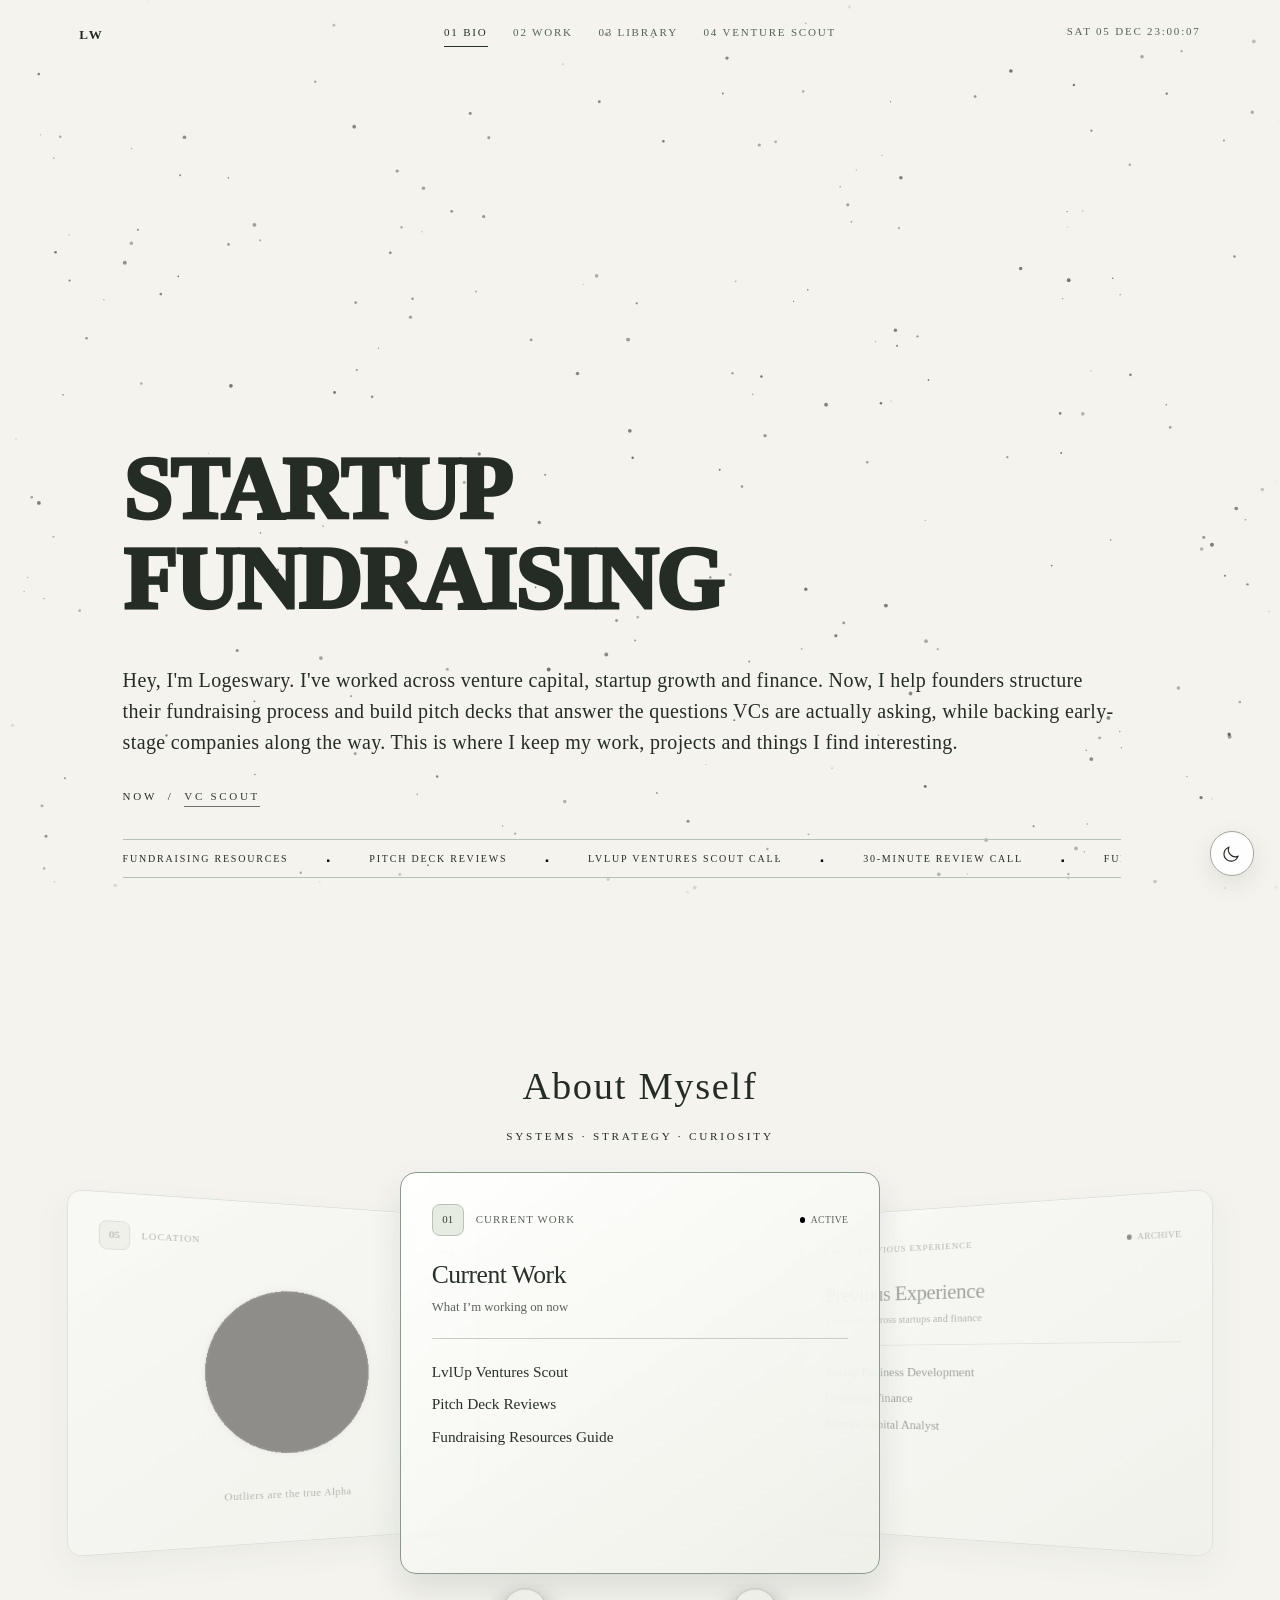
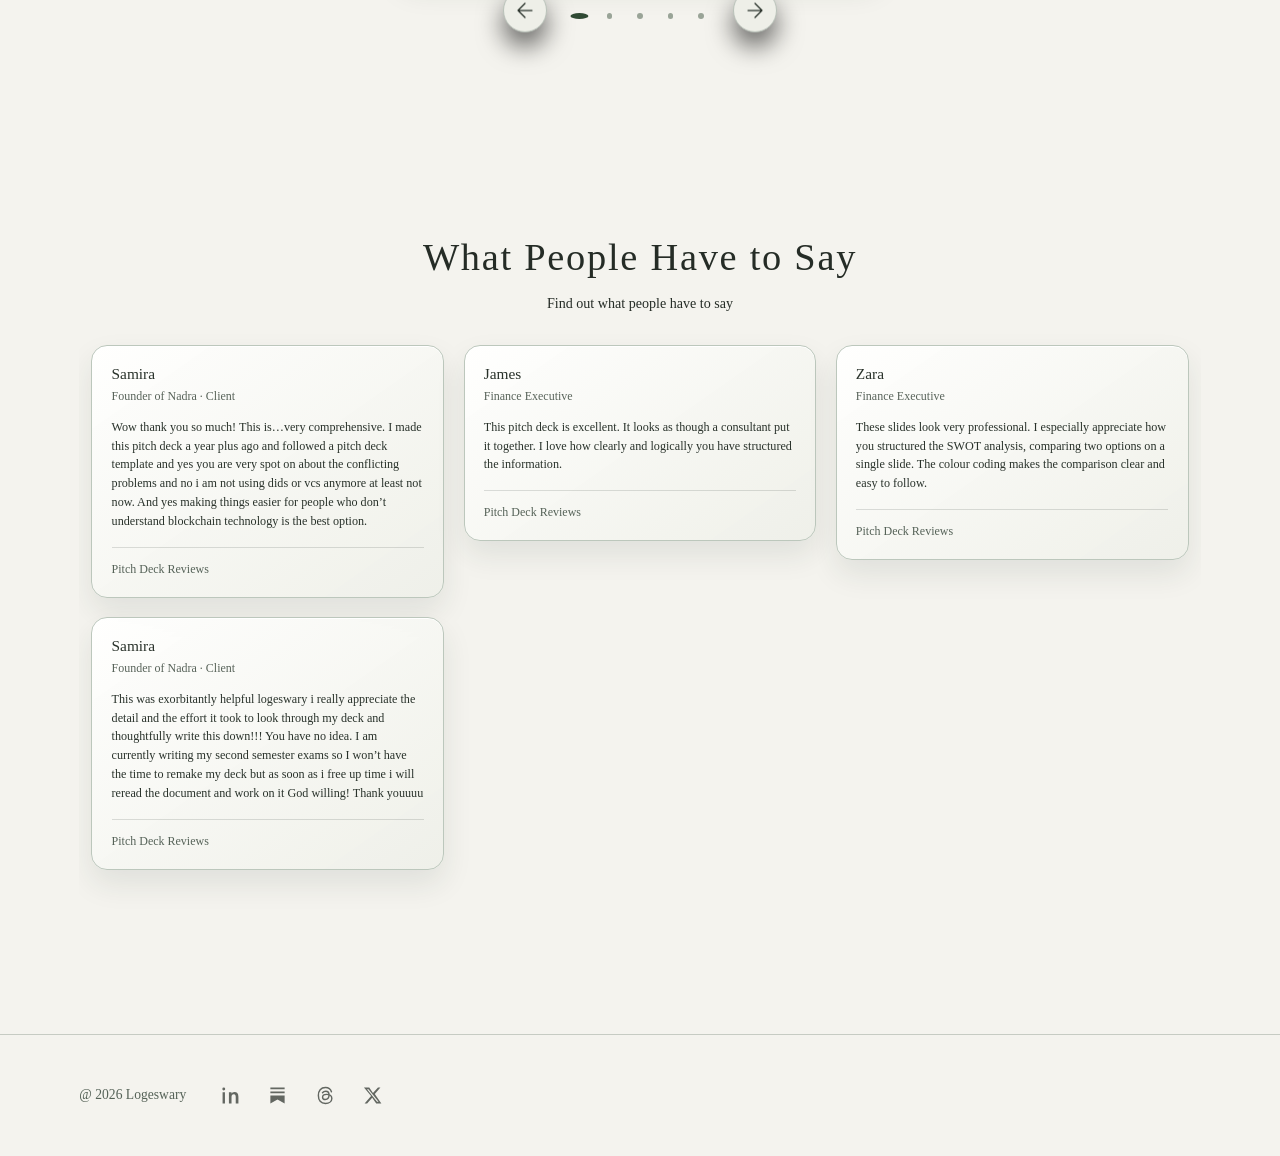
==== commit bb57de29: "Add favicon to homepage" ====
--- a/index.html
+++ b/index.html
@@ -4,7 +4,7 @@
 <meta charset="utf-8">
 <meta name="viewport" content="width=device-width, initial-scale=1">
 <title>Logeswary — Personal Website</title>
-
+<link rel="icon" type="image/png" sizes="48x48" href="/favicon.png">
 <link rel="stylesheet" href="assets/css/index-base.css">
 
 
@@ -127,4 +127,4 @@
 </script>
 <script src="assets/js/about-carousel.js"></script>
 </div><script src="assets/js/cobe-local.js" defer></script><script src="assets/js/globe.js" defer></script><script src="assets/js/particles.js" defer></script></body>
-</html>+</html>
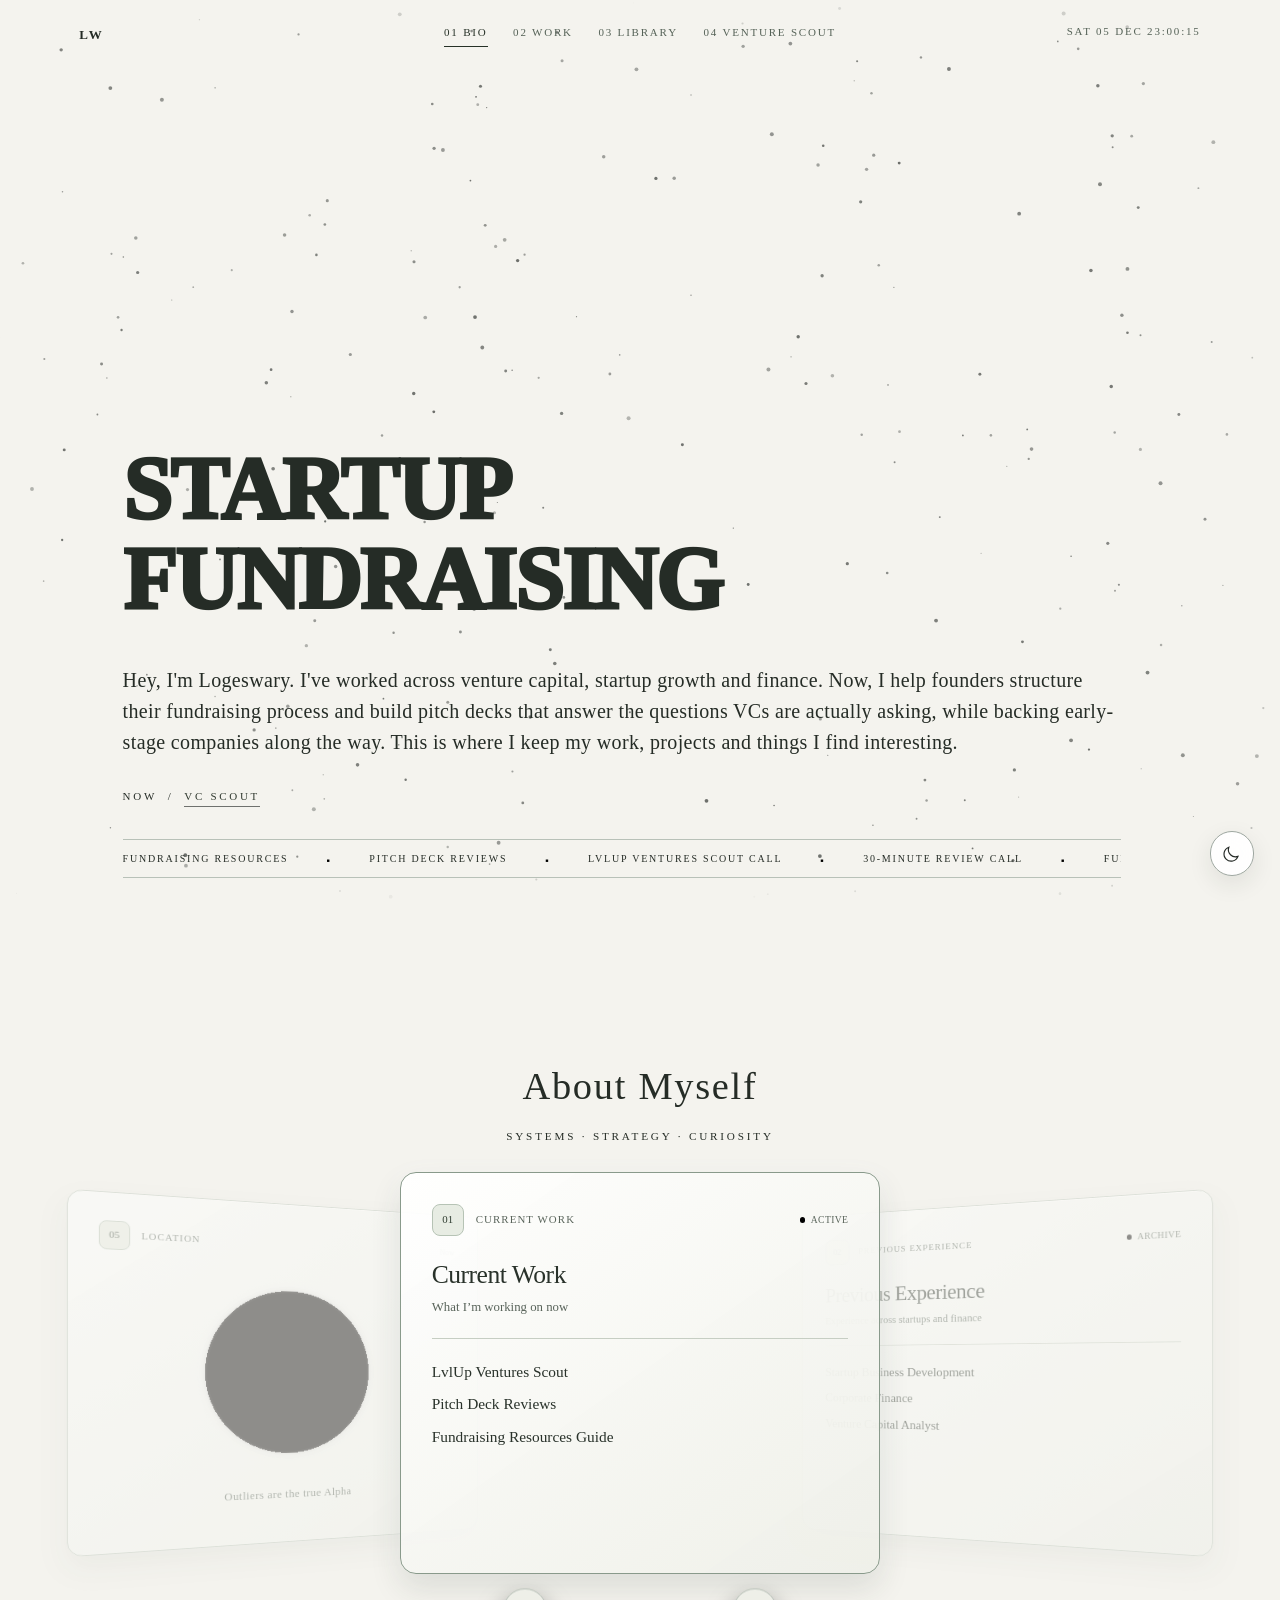
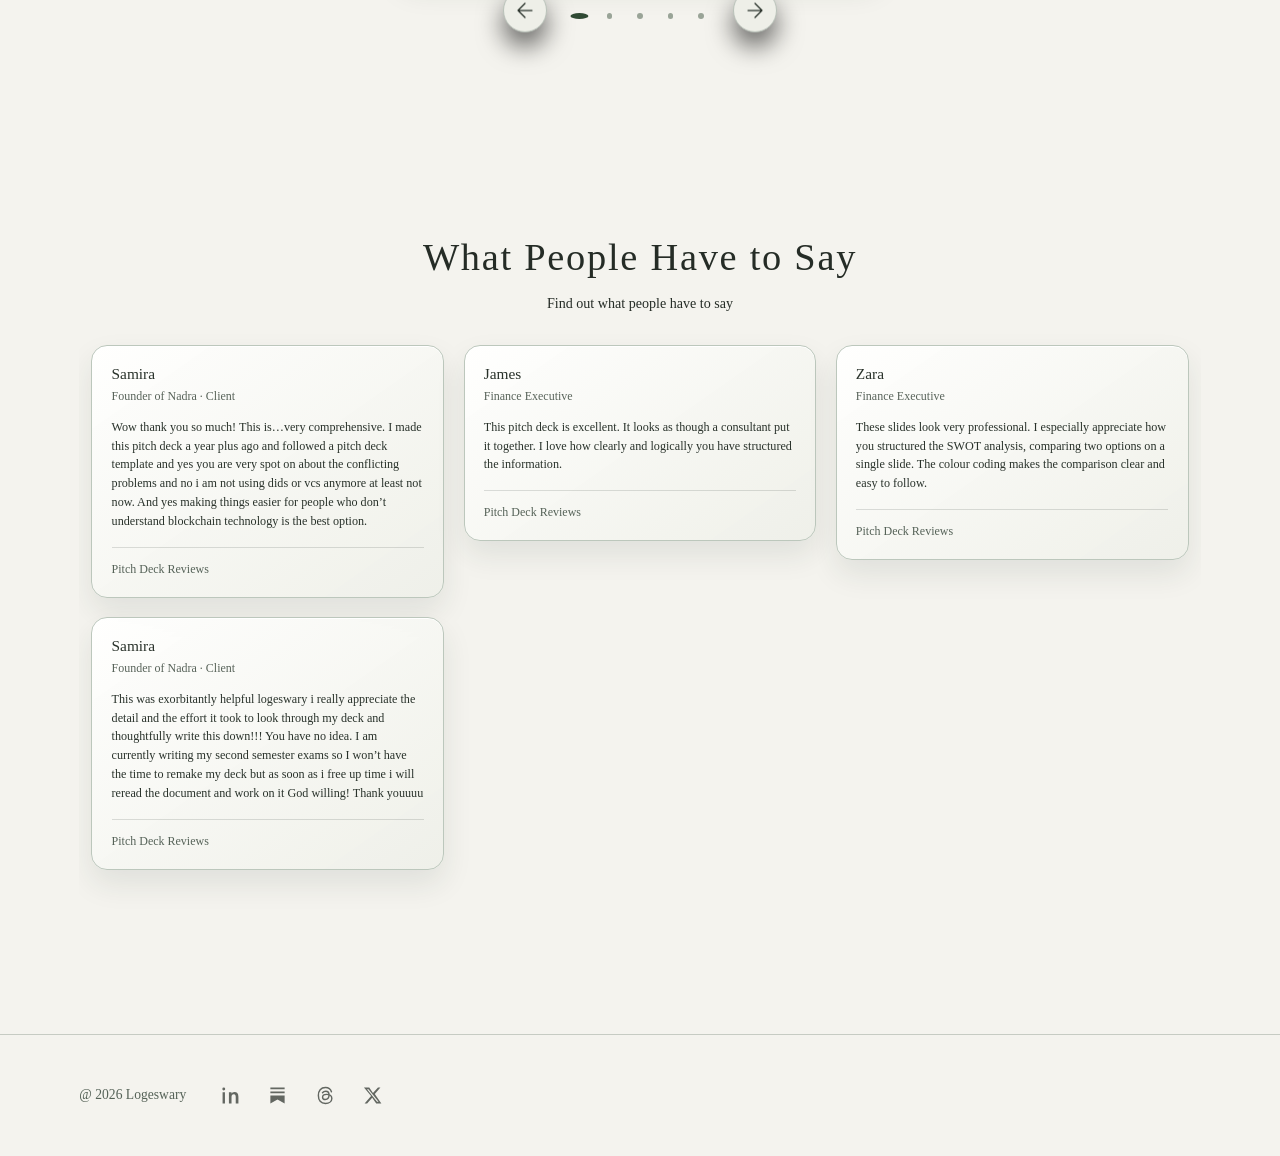
==== commit 8af5bf2a: "Update index.html" ====
--- a/index.html
+++ b/index.html
@@ -4,7 +4,7 @@
 <meta charset="utf-8">
 <meta name="viewport" content="width=device-width, initial-scale=1">
 <title>Logeswary — Personal Website</title>
-<link rel="icon" type="image/png" sizes="48x48" href="/favicon.png">
+<link rel="icon" type="image/png" sizes="48x48" href="/favicon.png?v=2">
 <link rel="stylesheet" href="assets/css/index-base.css">
 
 
